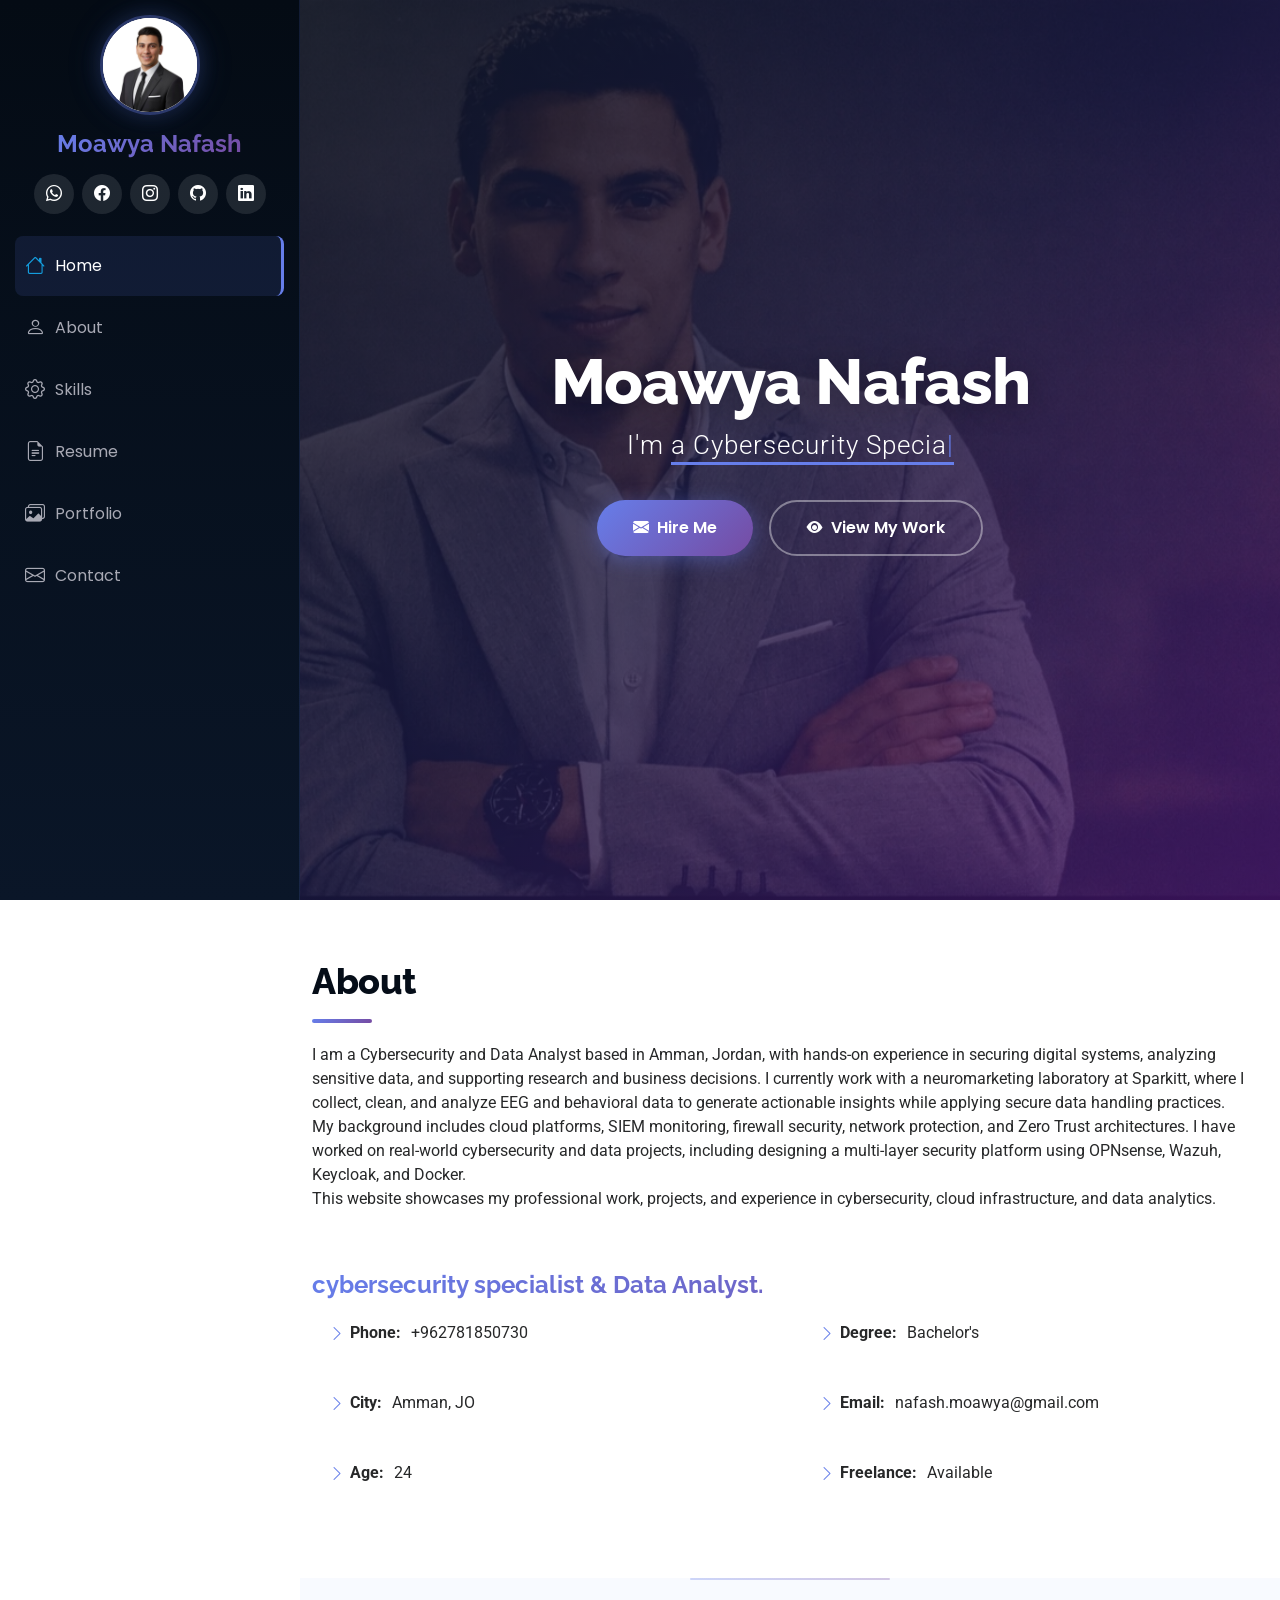
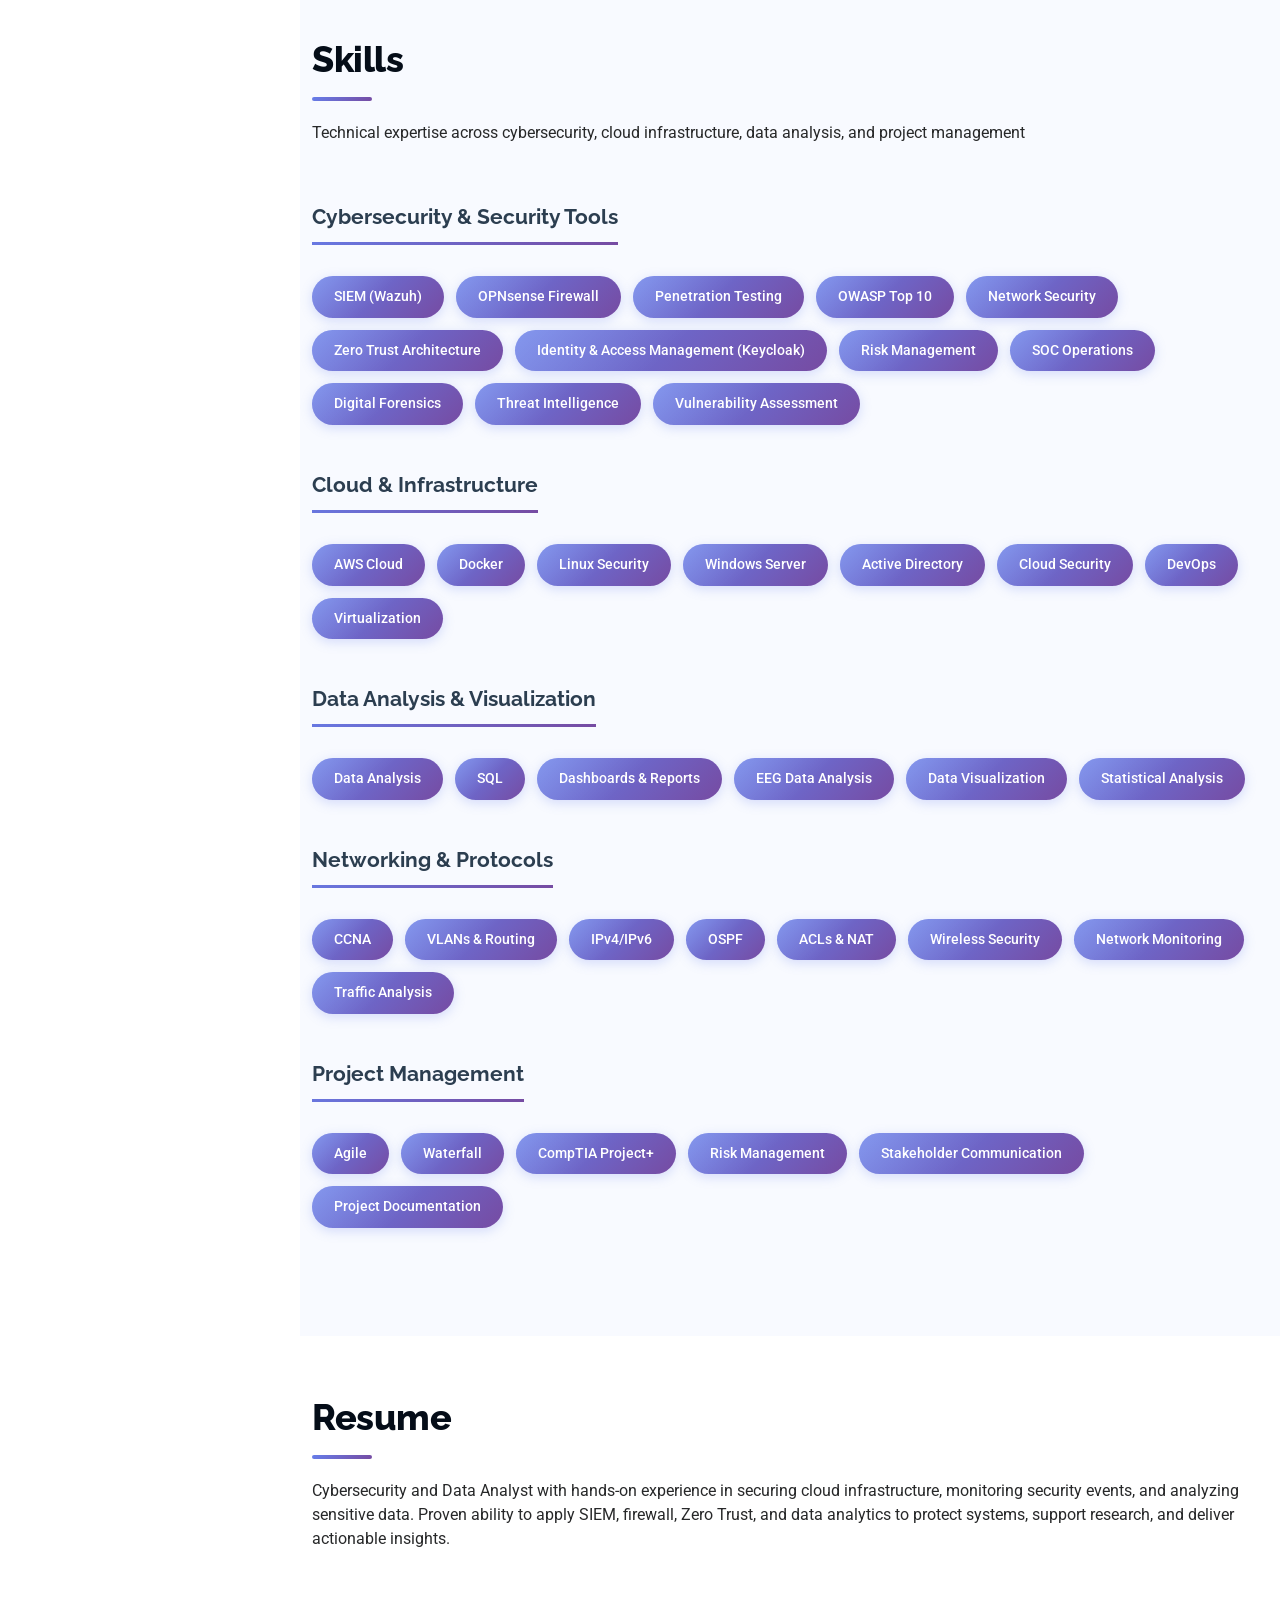
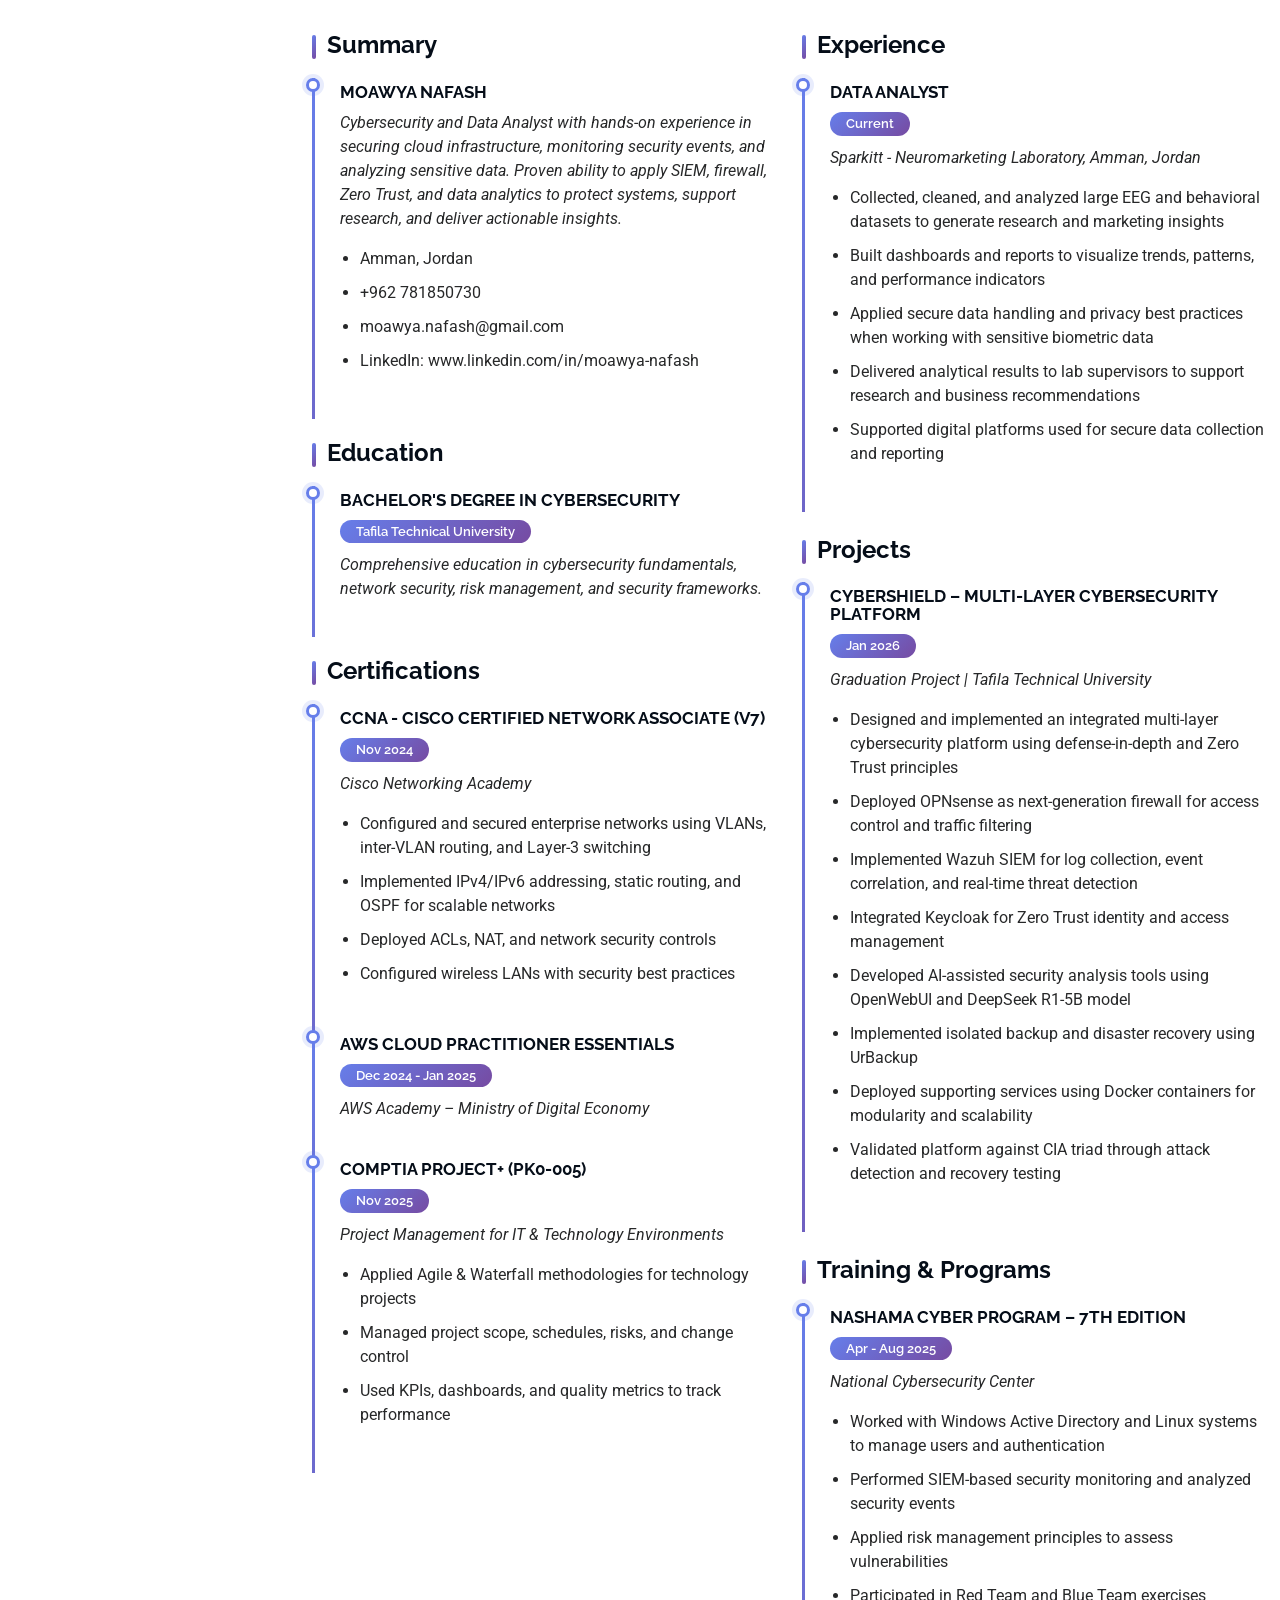
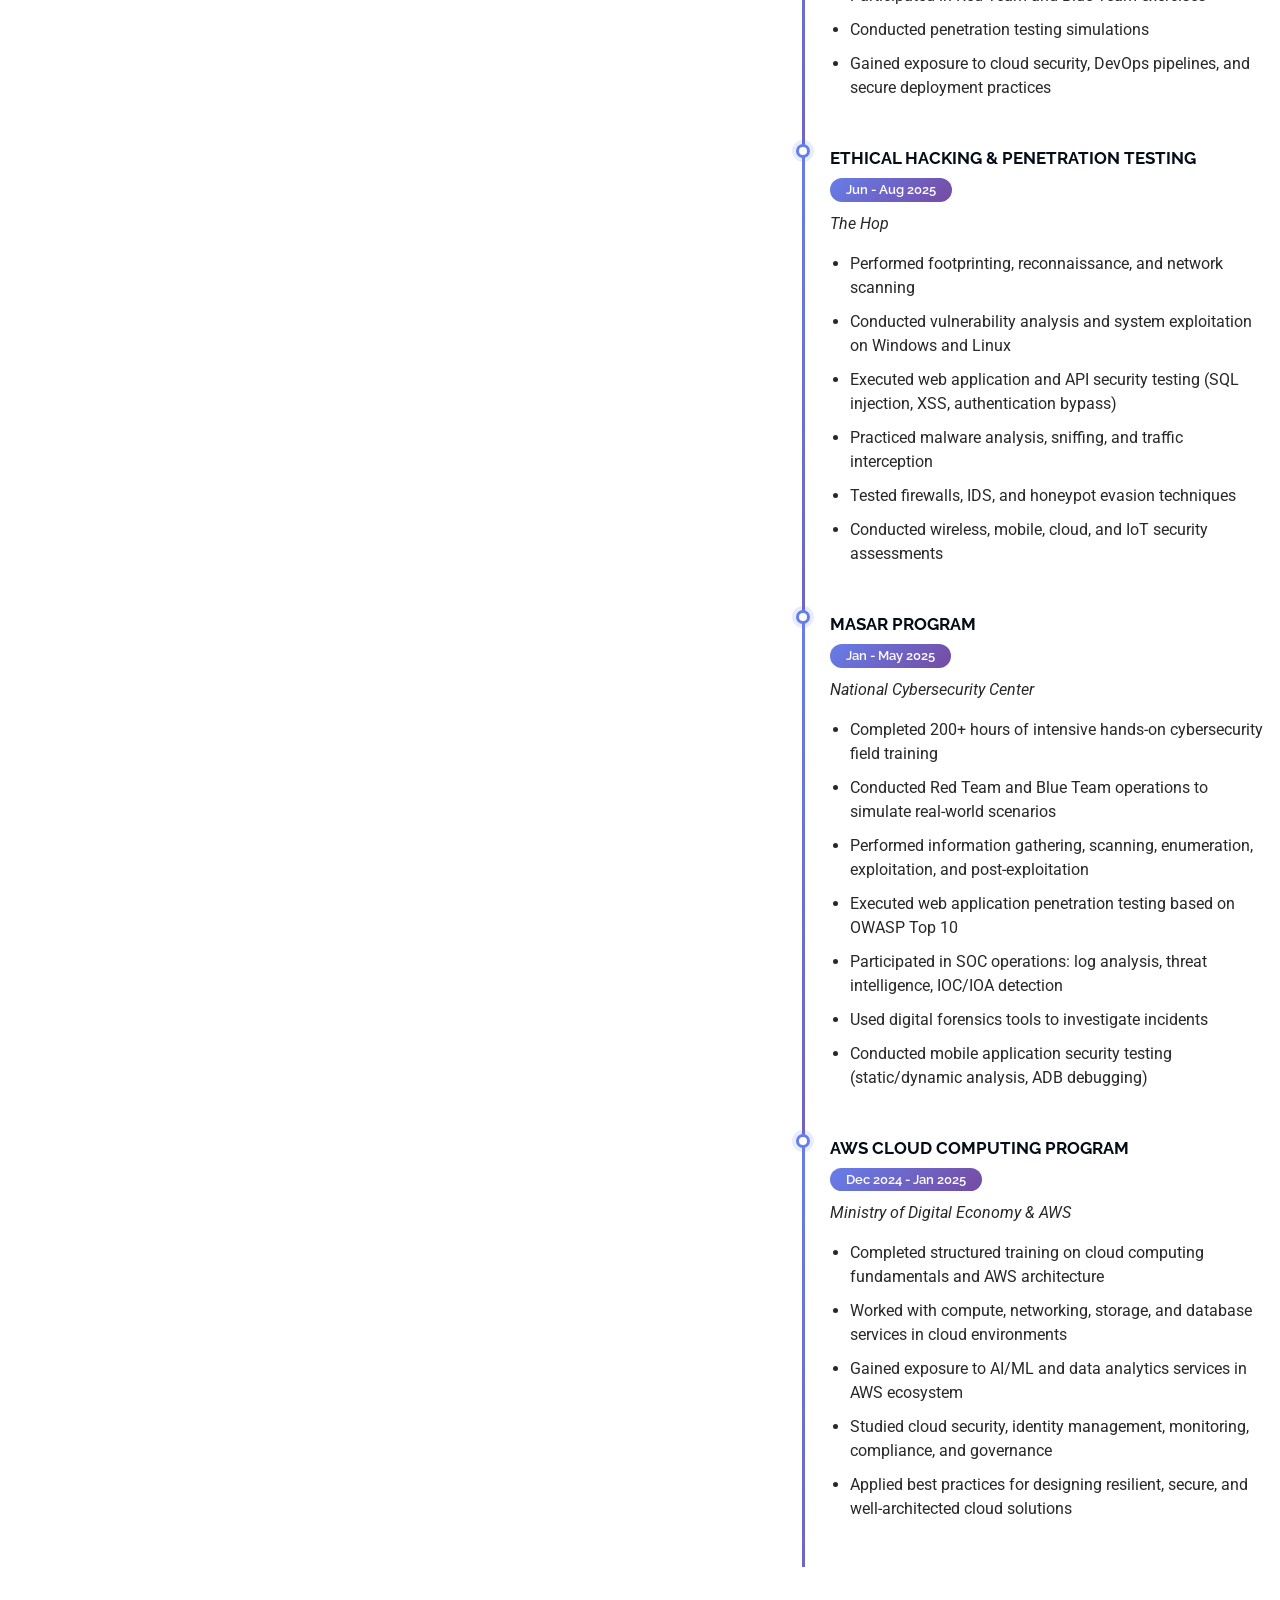
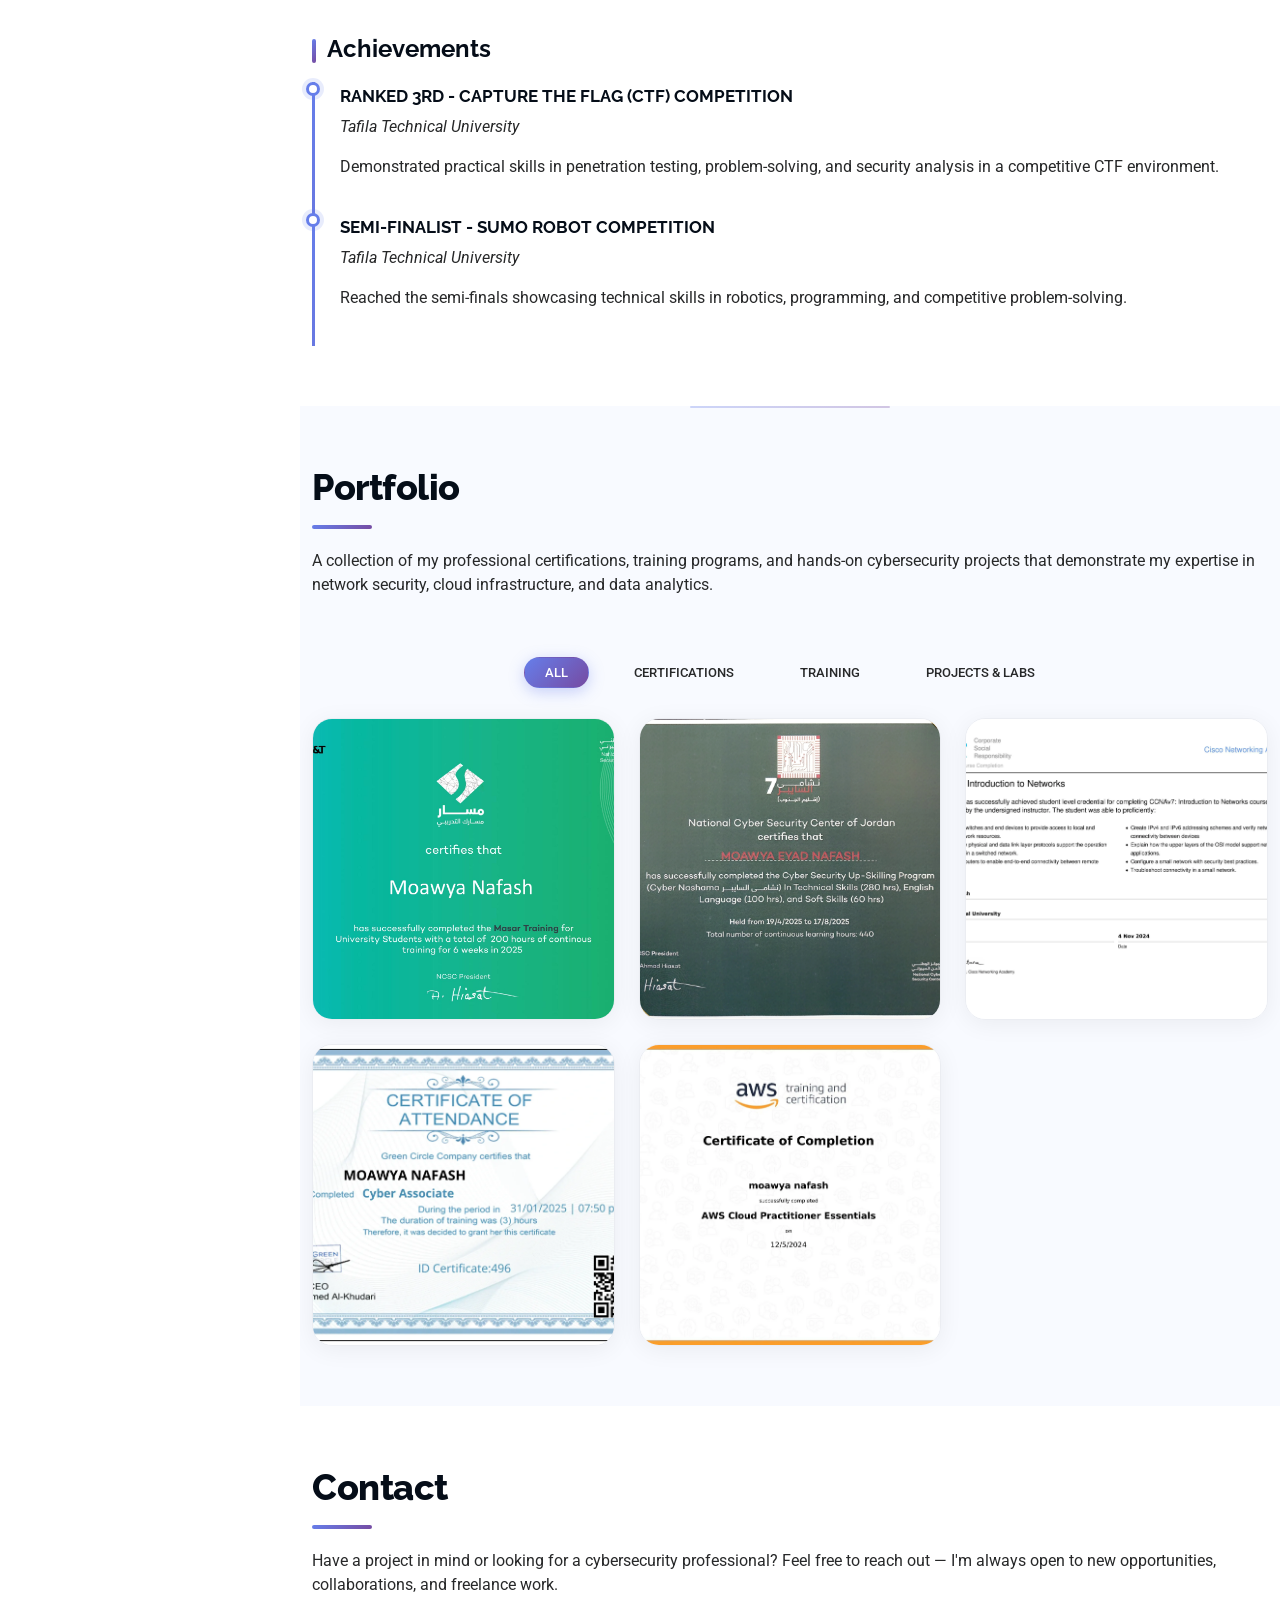
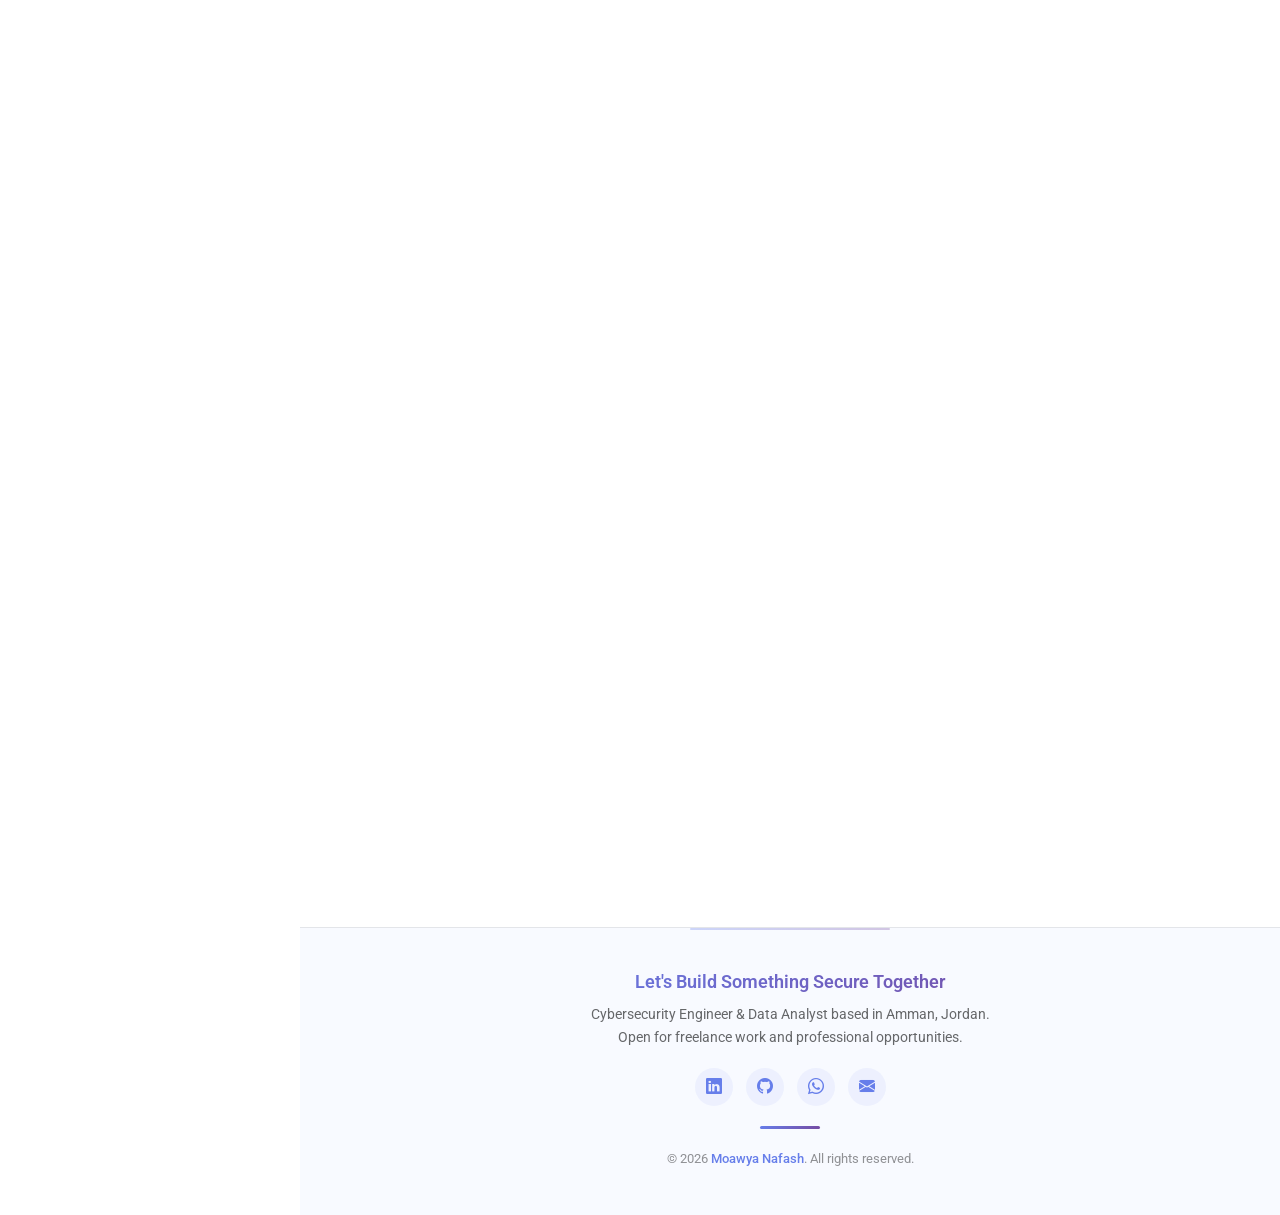
==== index.html @ 2ba66716 "update portfolio" ====
<!DOCTYPE html>
<html lang="en">

<head>
  <!-- Google Tag Manager -->
  <script>(function (w, d, s, l, i) {
      w[l] = w[l] || []; w[l].push({
        'gtm.start':
          new Date().getTime(), event: 'gtm.js'
      }); var f = d.getElementsByTagName(s)[0],
        j = d.createElement(s), dl = l != 'dataLayer' ? '&l=' + l : ''; j.async = true; j.src =
          'https://www.googletagmanager.com/gtm.js?id=' + i + dl; f.parentNode.insertBefore(j, f);
    })(window, document, 'script', 'dataLayer', 'GTM-P2V58MV7');</script>
  <!-- End Google Tag Manager -->

  <meta charset="utf-8">
  <meta content="width=device-width, initial-scale=1.0" name="viewport">
  <title>Moawya Nafash | معاوية نعفش | Cybersecurity Engineer & Data Analyst</title>
  <meta
    content="Moawya Nafash (معاوية نعفش) — Cybersecurity Engineer, Security Researcher & Data Analyst based in Amman, Jordan. CCNA certified, AWS Cloud Practitioner. Portfolio showcasing cybersecurity projects, certifications, and data analytics experience. Also known as Moawia Nafash, Muawya Nafash."
    name="description">
  <meta
    content="Moawya Nafash, معاوية نعفش, Moawia Nafash, Muawya Nafash, Cybersecurity Engineer, Security Researcher, Data Analyst, Portfolio, CCNA, AWS, Penetration Testing, SIEM, Zero Trust, Amman Jordan"
    name="keywords">
  <meta name="author" content="Moawya Nafash">
  <meta name="robots" content="index, follow, max-image-preview:large, max-snippet:-1, max-video-preview:-1">

  <!-- Language alternates -->
  <link rel="alternate" hreflang="en" href="https://moawya-nafash.github.io/Portfolio-moawya/">
  <link rel="alternate" hreflang="ar" href="https://moawya-nafash.github.io/Portfolio-moawya/">
  <link rel="alternate" hreflang="x-default" href="https://moawya-nafash.github.io/Portfolio-moawya/">

  <!-- Google Search Console Verification -->
  <meta name="google-site-verification" content="Ul2QpJKzViewWmbufL7PCdcZSNO1VT2pyXR3vwqu0h0" />

  <!-- Open Graph Meta Tags -->
  <meta property="og:title" content="Moawya Nafash | معاوية نعفش | Cybersecurity Engineer & Data Analyst">
  <meta property="og:description"
    content="Cybersecurity Engineer & Data Analyst based in Amman, Jordan. CCNA certified, AWS Cloud Practitioner. Explore my projects, certifications, and professional experience.">
  <meta property="og:type" content="website">
  <meta property="og:url" content="https://moawya-nafash.github.io/Portfolio-moawya/">
  <meta property="og:image" content="https://moawya-nafash.github.io/Portfolio-moawya/assets/Background%20%20photo/portfolio.webp">
  <meta property="og:image:width" content="1200">
  <meta property="og:image:height" content="630">
  <meta property="og:locale" content="en_US">
  <meta property="og:site_name" content="Moawya Nafash Portfolio">
  <link rel="canonical" href="https://moawya-nafash.github.io/Portfolio-moawya/">

  <!-- Twitter Card Meta Tags -->
  <meta name="twitter:card" content="summary_large_image">
  <meta name="twitter:title" content="Moawya Nafash | معاوية نعفش | Cybersecurity Engineer & Data Analyst">
  <meta name="twitter:description"
    content="Cybersecurity Engineer & Data Analyst based in Amman, Jordan. Explore my portfolio, projects, and certifications.">
  <meta name="twitter:image" content="https://moawya-nafash.github.io/Portfolio-moawya/assets/Background%20%20photo/portfolio.webp">

  <!-- Favicons -->
  <link href="assets/Tab_Logo/logo website.svg" rel="icon" type="image/svg+xml">
  <link href="assets/Tab_Logo/logo website.svg" rel="apple-touch-icon">

  <!-- Fonts -->
  <link href="https://fonts.googleapis.com" rel="preconnect">
  <link href="https://fonts.gstatic.com" rel="preconnect" crossorigin>
  <link
    href="https://fonts.googleapis.com/css2?family=Roboto:ital,wght@0,100;0,300;0,400;0,500;0,700;0,900;1,100;1,300;1,400;1,500;1,700;1,900&family=Poppins:ital,wght@0,100;0,200;0,300;0,400;0,500;0,600;0,700;0,800;0,900;1,100;1,200;1,300;1,400;1,500;1,600;1,700;1,800;1,900&family=Raleway:ital,wght@0,100;0,200;0,300;0,400;0,500;0,600;0,700;0,800;0,900;1,100;1,200;1,300;1,400;1,500;1,600;1,700;1,800;1,900&display=swap"
    rel="stylesheet">

  <!-- Vendor CSS Files -->
  <link href="assets/vendor/bootstrap/css/bootstrap.min.css" rel="stylesheet">
  <link href="assets/vendor/bootstrap-icons/bootstrap-icons.css" rel="stylesheet">
  <link href="assets/vendor/aos/aos.css" rel="stylesheet">
  <link href="assets/vendor/glightbox/css/glightbox.min.css" rel="stylesheet">

  <!-- Main CSS File -->
  <link href="assets/css/main.css?v=3.0" rel="stylesheet">
  <link href="assets/css/mobile-polish.css" rel="stylesheet">
  <link href="assets/css/enhancements.css?v=1.0" rel="stylesheet">

  <!-- Custom Background CSS -->
  <style>
    .background-image {
      position: absolute;
      top: 0;
      left: 0;
      width: 100%;
      height: 100%;
      overflow: hidden;
      z-index: 0;
    }

    .background-image img {
      position: absolute;
      top: 0;
      left: 0;
      width: 100%;
      height: 100%;
      object-fit: cover;
      object-position: center;
    }

    /* Dark overlay for better text readability */
    .home::before {
      content: '';
      position: absolute;
      top: 0;
      left: 0;
      width: 100%;
      height: 100%;
      background: rgba(0, 0, 0, 0.6);
      z-index: 1;
    }

    .home .container {
      position: relative;
      z-index: 2;
    }

    /* Mobile & Tablet Optimization */
    @media (max-width: 768px) {
      .background-image img {
        object-fit: cover;
      }
    }

    /* Extra small devices (phones) */
    @media (max-width: 576px) {
      .background-image img {
        object-fit: cover;
        object-position: 30% 20%;
        /* Shifted to left-center */
      }
    }

    /* Portfolio Cards Uniform Height */
    .portfolio-item .portfolio-content {
      display: flex;
      flex-direction: column;
      height: 100%;
    }

    .portfolio-item .portfolio-content img {
      width: 100%;
      height: 300px;
      object-fit: cover;
      object-position: center;
    }

    .portfolio-item .portfolio-info {
      flex: 1;
      display: flex;
      flex-direction: column;
      justify-content: flex-start;
      padding: 20px;
    }

    .portfolio-item .portfolio-info h4 {
      font-size: 1.1rem;
      margin-bottom: 10px;
      min-height: 50px;
      display: flex;
      align-items: center;
    }

    .portfolio-item .portfolio-info p {
      font-size: 0.9rem;
      margin-bottom: 15px;
      min-height: 60px;
    }

    /* Responsive adjustments */
    @media (max-width: 768px) {
      .portfolio-item .portfolio-content img {
        height: 250px;
      }

      .portfolio-item .portfolio-info h4 {
        min-height: auto;
        font-size: 1rem;
      }

      .portfolio-item .portfolio-info p {
        min-height: auto;
        font-size: 0.85rem;
      }
    }

    /* Dark Mode Styles */
    body {
      transition: background-color 0.3s ease, color 0.3s ease;
    }

    body.dark-mode {
      --background-color: #0a0e27;
      --default-color: #e0e0e0;
      --heading-color: #ffffff;
      --surface-color: #1a1f3a;
      --nav-color: #b0b0b0;
      --nav-hover-color: #ffffff;
    }

    body.dark-mode .header {
      background-color: #0d1128;
      border-right-color: rgba(255, 255, 255, 0.1);
    }

    body.dark-mode .light-background {
      background-color: #1a1f3a;
    }

    body.dark-mode .section-title h2:after {
      background: #667eea;
    }

    /* Dark Mode Toggle Button */
  </style>

  <!-- =======================================================
  * Template Name: iPortfolio
  * Template URL: https://bootstrapmade.com/iportfolio-bootstrap-portfolio-websites-template/
  * Updated: Jun 29 2024 with Bootstrap v5.3.3
  * Author: BootstrapMade.com
  * License: https://bootstrapmade.com/license/
  ======================================================== -->
</head>

<body class="index-page">
  <!-- Google Tag Manager (noscript) -->
  <noscript><iframe src="https://www.googletagmanager.com/ns.html?id=GTM-P2V58MV7" height="0" width="0"
      style="display:none;visibility:hidden"></iframe></noscript>
  <!-- End Google Tag Manager (noscript) -->



  <header id="header" class="header dark-background d-flex flex-column">
    <i class="header-toggle d-xl-none bi bi-list"></i>

    <div class="profile-img">
      <img src="assets/profile photo/profile.svg" alt="profile_photo" class="img-fluid rounded-circle"
        style="object-fit: cover; width: 100px; height: 100px;">
    </div>

    <a href="index.html" class="logo d-flex align-items-center justify-content-center">
      <!-- Uncomment the line below if you also wish to use an image logo -->
      <!-- <img src="assets/img/logo.png" alt=""> -->
      <h1 class="sitename">Moawya Nafash</h1>
    </a>

    <div class="social-links text-center">
      <a href="https://wa.me/962781850730" class="whatsapp" aria-label="Contact on WhatsApp" target="_blank" rel="noopener noreferrer"><i class="bi bi-whatsapp"></i></a>
      <a href="https://web.facebook.com/profile.php?id=100008688011080" class="facebook" aria-label="Facebook Profile" target="_blank" rel="noopener noreferrer"><i
          class="bi bi-facebook"></i></a>
      <a href="https://www.instagram.com/moawya_nafash/?hl=en" class="instagram" aria-label="Instagram Profile" target="_blank" rel="noopener noreferrer"><i class="bi bi-instagram"></i></a>
      <a href="https://github.com/moawya-nafash" class="github" aria-label="GitHub Profile" target="_blank" rel="noopener noreferrer"><i class="bi bi-github"></i></a>
      <a href="https://www.linkedin.com/in/moawya-nafash/" class="linkedin" aria-label="LinkedIn Profile" target="_blank" rel="noopener noreferrer"><i class="bi bi-linkedin"></i></a>
    </div>



    <nav id="navmenu" class="navmenu">
      <ul>
        <li><a href="#home" class="active"><i class="bi bi-house navicon"></i>Home</a></li>
        <li><a href="#about"><i class="bi bi-person navicon"></i> About</a></li>
        <li><a href="#skills"><i class="bi bi-gear navicon"></i> Skills</a></li>
        <li><a href="#resume"><i class="bi bi-file-earmark-text navicon"></i> Resume</a></li>
        <li><a href="#portfolio"><i class="bi bi-images navicon"></i> Portfolio</a></li>
        <li><a href="#contact"><i class="bi bi-envelope navicon"></i> Contact</a></li>
      </ul>
    </nav>

  </header>

  <main class="main">

    <!-- Home Section -->
    <section id="home" class="home section dark-background">

      <!-- Background Image -->
      <div class="background-image">
        <img src="assets/Background  photo/portfolio.webp" alt="Moawya Nafash - Cybersecurity Engineer and Data Analyst based in Amman, Jordan">
      </div>

      <div class="container" data-aos="fade-up" data-aos-delay="100">
        <h2>Moawya Nafash</h2>
        <p>I'm <span class="typed" data-typed-items="a Cybersecurity Specialist, a Data Analyst, a Security Researcher, an AWS Cloud Practitioner"></span><span
            class="typed-cursor typed-cursor--blink" aria-hidden="true"></span></p>
        <div class="hero-cta">
          <a href="#contact" class="btn-primary-cta"><i class="bi bi-envelope-fill"></i> Hire Me</a>
          <a href="#portfolio" class="btn-secondary-cta"><i class="bi bi-eye-fill"></i> View My Work</a>
        </div>
      </div>

    </section><!-- /Home Section -->

    <!-- About Section -->
    <section id="about" class="about section">

      <!-- Section Title -->
      <div class="container section-title" data-aos="fade-up">
        <h2>About</h2>
        <p>I am a Cybersecurity and Data Analyst based in Amman, Jordan, with hands-on experience in securing digital
          systems, analyzing sensitive data, and supporting research and business decisions. I currently work with a
          neuromarketing laboratory at Sparkitt, where I collect, clean, and analyze EEG and behavioral data to generate
          actionable insights while applying secure data handling practices.</p>
        <p>My background includes cloud platforms, SIEM monitoring, firewall security, network protection, and Zero
          Trust architectures. I have worked on real-world cybersecurity and data projects, including designing a
          multi-layer security platform using OPNsense, Wazuh, Keycloak, and Docker.</p>
        <p>This website showcases my professional work, projects, and experience in cybersecurity, cloud infrastructure,
          and data analytics.</p>
      </div><!-- End Section Title -->

      <div class="container" data-aos="fade-up" data-aos-delay="100">

        <div class="row gy-4 justify-content-center">
          <div class="col-lg-12 content">
            <h2>cybersecurity specialist &amp; Data Analyst.</h2>
            <!--
            <p class="fst-italic py-3">
              Lorem ipsum dolor sit amet, consectetur adipiscing elit, sed do eiusmod tempor incididunt ut labore et dolore
              magna aliqua.
            </p>
            -->
            <div class="row">
              <div class="col-lg-6">
                <ul>
                  <li><i class="bi bi-chevron-right"></i> <strong>Phone:</strong> <span>+962781850730</span></li>
                  <li><i class="bi bi-chevron-right"></i> <strong>City:</strong> <span>Amman, JO</span></li>
                  <li><i class="bi bi-chevron-right"></i> <strong>Age:</strong> <span id="dynamic-age">23</span></li>
                </ul>
              </div>
              <div class="col-lg-6">
                <ul>
                  <li><i class="bi bi-chevron-right"></i> <strong>Degree:</strong> <span>Bachelor's</span></li>
                  <li><i class="bi bi-chevron-right"></i> <strong>Email:</strong> <span>nafash.moawya@gmail.com</span>
                  </li>
                  <li><i class="bi bi-chevron-right"></i> <strong>Freelance:</strong> <span>Available</span></li>
                </ul>
              </div>
            </div>
            <!--
            <p class="py-3">
              Officiis eligendi itaque labore et dolorum mollitia officiis optio vero. Quisquam sunt adipisci omnis et ut. Nulla accusantium dolor incidunt officia tempore. Et eius omnis.
              Cupiditate ut dicta maxime officiis quidem quia. Sed et consectetur qui quia repellendus itaque neque.
            </p>
          -->
          </div>
        </div>

      </div>

    </section><!-- /About Section -->



    <!-- Skills Section -->
    <section id="skills" class="skills section light-background">

      <!-- Section Title -->
      <div class="container section-title" data-aos="fade-up">
        <h2>Skills</h2>
        <p>Technical expertise across cybersecurity, cloud infrastructure, data analysis, and project management</p>
      </div><!-- End Section Title -->

      <div class="container" data-aos="fade-up" data-aos-delay="100">

        <!-- Cybersecurity & Security Tools -->
        <div class="skills-category mb-5">
          <h3 class="mb-3">Cybersecurity & Security Tools</h3>
          <div class="skills-tags">
            <span class="skill-badge">SIEM (Wazuh)</span>
            <span class="skill-badge">OPNsense Firewall</span>
            <span class="skill-badge">Penetration Testing</span>
            <span class="skill-badge">OWASP Top 10</span>
            <span class="skill-badge">Network Security</span>
            <span class="skill-badge">Zero Trust Architecture</span>
            <span class="skill-badge">Identity & Access Management (Keycloak)</span>
            <span class="skill-badge">Risk Management</span>
            <span class="skill-badge">SOC Operations</span>
            <span class="skill-badge">Digital Forensics</span>
            <span class="skill-badge">Threat Intelligence</span>
            <span class="skill-badge">Vulnerability Assessment</span>
          </div>
        </div>

        <!-- Cloud & Infrastructure -->
        <div class="skills-category mb-5">
          <h3 class="mb-3">Cloud & Infrastructure</h3>
          <div class="skills-tags">
            <span class="skill-badge">AWS Cloud</span>
            <span class="skill-badge">Docker</span>
            <span class="skill-badge">Linux Security</span>
            <span class="skill-badge">Windows Server</span>
            <span class="skill-badge">Active Directory</span>
            <span class="skill-badge">Cloud Security</span>
            <span class="skill-badge">DevOps</span>
            <span class="skill-badge">Virtualization</span>
          </div>
        </div>

        <!-- Data Analysis & Visualization -->
        <div class="skills-category mb-5">
          <h3 class="mb-3">Data Analysis & Visualization</h3>
          <div class="skills-tags">
            <span class="skill-badge">Data Analysis</span>
            <span class="skill-badge">SQL</span>
            <span class="skill-badge">Dashboards & Reports</span>
            <span class="skill-badge">EEG Data Analysis</span>
            <span class="skill-badge">Data Visualization</span>
            <span class="skill-badge">Statistical Analysis</span>
          </div>
        </div>

        <!-- Networking & Protocols -->
        <div class="skills-category mb-5">
          <h3 class="mb-3">Networking & Protocols</h3>
          <div class="skills-tags">
            <span class="skill-badge">CCNA</span>
            <span class="skill-badge">VLANs & Routing</span>
            <span class="skill-badge">IPv4/IPv6</span>
            <span class="skill-badge">OSPF</span>
            <span class="skill-badge">ACLs & NAT</span>
            <span class="skill-badge">Wireless Security</span>
            <span class="skill-badge">Network Monitoring</span>
            <span class="skill-badge">Traffic Analysis</span>
          </div>
        </div>

        <!-- Project Management & Methodologies -->
        <div class="skills-category mb-5">
          <h3 class="mb-3">Project Management</h3>
          <div class="skills-tags">
            <span class="skill-badge">Agile</span>
            <span class="skill-badge">Waterfall</span>
            <span class="skill-badge">CompTIA Project+</span>
            <span class="skill-badge">Risk Management</span>
            <span class="skill-badge">Stakeholder Communication</span>
            <span class="skill-badge">Project Documentation</span>
          </div>
        </div>

      </div>

      <!-- Custom CSS for Skills Badges -->
      <style>
        .skills-category h3 {
          color: #2c3e50;
          font-size: 1.3rem;
          font-weight: 600;
          border-bottom: 2px solid #149ddd;
          padding-bottom: 10px;
          display: inline-block;
        }

        .skills-tags {
          display: flex;
          flex-wrap: wrap;
          gap: 12px;
          margin-top: 15px;
        }

        .skill-badge {
          background: linear-gradient(135deg, #149ddd 0%, #1a7fb8 100%);
          color: white;
          padding: 10px 20px;
          border-radius: 25px;
          font-size: 0.95rem;
          font-weight: 500;
          transition: all 0.3s ease;
          box-shadow: 0 2px 5px rgba(20, 157, 221, 0.2);
          cursor: default;
        }

        .skill-badge:hover {
          transform: translateY(-3px);
          box-shadow: 0 5px 15px rgba(20, 157, 221, 0.4);
          background: linear-gradient(135deg, #1a7fb8 0%, #149ddd 100%);
        }

        @media (max-width: 768px) {
          .skill-badge {
            font-size: 0.85rem;
            padding: 8px 16px;
          }

          .skills-category h3 {
            font-size: 1.1rem;
          }
        }
      </style>

    </section><!-- /Skills Section -->

    <!-- Resume Section -->
    <section id="resume" class="resume section">

      <!-- Section Title -->
      <div class="container section-title" data-aos="fade-up">
        <h2>Resume</h2>
        <p>Cybersecurity and Data Analyst with hands-on experience in securing cloud infrastructure, monitoring security
          events, and analyzing sensitive data. Proven ability to apply SIEM, firewall, Zero Trust, and data analytics
          to protect systems, support research, and deliver actionable insights.</p>
      </div><!-- End Section Title -->

      <div class="container">

        <div class="row">

          <div class="col-lg-6" data-aos="fade-up" data-aos-delay="100">
            <h3 class="resume-title">Summary</h3>

            <div class="resume-item pb-0">
              <h4>Moawya Nafash</h4>
              <p><em>Cybersecurity and Data Analyst with hands-on experience in securing cloud infrastructure,
                  monitoring security events, and analyzing sensitive data. Proven ability to apply SIEM, firewall, Zero
                  Trust, and data analytics to protect systems, support research, and deliver actionable insights.</em>
              </p>
              <ul>
                <li>Amman, Jordan</li>
                <li>+962 781850730</li>
                <li>moawya.nafash@gmail.com</li>
                <li>LinkedIn: www.linkedin.com/in/moawya-nafash</li>
              </ul>
            </div><!-- End Resume Item -->

            <h3 class="resume-title">Education</h3>
            <div class="resume-item">
              <h4>Bachelor's Degree in Cybersecurity</h4>
              <h5>Tafila Technical University</h5>
              <p><em>Comprehensive education in cybersecurity fundamentals, network security, risk management, and
                  security frameworks.</em></p>
            </div><!-- End Resume Item -->

            <h3 class="resume-title">Certifications</h3>
            <div class="resume-item">
              <h4>CCNA - Cisco Certified Network Associate (v7)</h4>
              <h5>Nov 2024</h5>
              <p><em>Cisco Networking Academy</em></p>
              <ul>
                <li>Configured and secured enterprise networks using VLANs, inter-VLAN routing, and Layer-3 switching
                </li>
                <li>Implemented IPv4/IPv6 addressing, static routing, and OSPF for scalable networks</li>
                <li>Deployed ACLs, NAT, and network security controls</li>
                <li>Configured wireless LANs with security best practices</li>
              </ul>
            </div><!-- End Resume Item -->

            <div class="resume-item">
              <h4>AWS Cloud Practitioner Essentials</h4>
              <h5>Dec 2024 - Jan 2025</h5>
              <p><em>AWS Academy – Ministry of Digital Economy</em></p>
            </div><!-- End Resume Item -->

            <div class="resume-item">
              <h4>CompTIA Project+ (PK0-005)</h4>
              <h5>Nov 2025</h5>
              <p><em>Project Management for IT & Technology Environments</em></p>
              <ul>
                <li>Applied Agile & Waterfall methodologies for technology projects</li>
                <li>Managed project scope, schedules, risks, and change control</li>
                <li>Used KPIs, dashboards, and quality metrics to track performance</li>
              </ul>
            </div><!-- End Resume Item -->

          </div>

          <div class="col-lg-6" data-aos="fade-up" data-aos-delay="200">
            <h3 class="resume-title">Experience</h3>

            <div class="resume-item">
              <h4>Data Analyst</h4>
              <h5>Current</h5>
              <p><em>Sparkitt - Neuromarketing Laboratory, Amman, Jordan</em></p>
              <ul>
                <li>Collected, cleaned, and analyzed large EEG and behavioral datasets to generate research and
                  marketing insights</li>
                <li>Built dashboards and reports to visualize trends, patterns, and performance indicators</li>
                <li>Applied secure data handling and privacy best practices when working with sensitive biometric data
                </li>
                <li>Delivered analytical results to lab supervisors to support research and business recommendations
                </li>
                <li>Supported digital platforms used for secure data collection and reporting</li>
              </ul>
            </div><!-- End Resume Item -->

            <h3 class="resume-title mt-4">Projects</h3>

            <div class="resume-item">
              <h4>CyberShield – Multi-Layer Cybersecurity Platform</h4>
              <h5>Jan 2026</h5>
              <p><em>Graduation Project | Tafila Technical University</em></p>
              <ul>
                <li>Designed and implemented an integrated multi-layer cybersecurity platform using defense-in-depth and
                  Zero Trust principles</li>
                <li>Deployed OPNsense as next-generation firewall for access control and traffic filtering</li>
                <li>Implemented Wazuh SIEM for log collection, event correlation, and real-time threat detection</li>
                <li>Integrated Keycloak for Zero Trust identity and access management</li>
                <li>Developed AI-assisted security analysis tools using OpenWebUI and DeepSeek R1-5B model</li>
                <li>Implemented isolated backup and disaster recovery using UrBackup</li>
                <li>Deployed supporting services using Docker containers for modularity and scalability</li>
                <li>Validated platform against CIA triad through attack detection and recovery testing</li>
              </ul>
            </div><!-- End Resume Item -->

            <h3 class="resume-title mt-4">Training & Programs</h3>

            <div class="resume-item">
              <h4>Nashama Cyber Program – 7th Edition</h4>
              <h5>Apr - Aug 2025</h5>
              <p><em>National Cybersecurity Center</em></p>
              <ul>
                <li>Worked with Windows Active Directory and Linux systems to manage users and authentication</li>
                <li>Performed SIEM-based security monitoring and analyzed security events</li>
                <li>Applied risk management principles to assess vulnerabilities</li>
                <li>Participated in Red Team and Blue Team exercises</li>
                <li>Conducted penetration testing simulations</li>
                <li>Gained exposure to cloud security, DevOps pipelines, and secure deployment practices</li>
              </ul>
            </div><!-- End Resume Item -->

            <div class="resume-item">
              <h4>Ethical Hacking & Penetration Testing</h4>
              <h5>Jun - Aug 2025</h5>
              <p><em>The Hop</em></p>
              <ul>
                <li>Performed footprinting, reconnaissance, and network scanning</li>
                <li>Conducted vulnerability analysis and system exploitation on Windows and Linux</li>
                <li>Executed web application and API security testing (SQL injection, XSS, authentication bypass)</li>
                <li>Practiced malware analysis, sniffing, and traffic interception</li>
                <li>Tested firewalls, IDS, and honeypot evasion techniques</li>
                <li>Conducted wireless, mobile, cloud, and IoT security assessments</li>
              </ul>
            </div><!-- End Resume Item -->

            <div class="resume-item">
              <h4>Masar Program</h4>
              <h5>Jan - May 2025</h5>
              <p><em>National Cybersecurity Center</em></p>
              <ul>
                <li>Completed 200+ hours of intensive hands-on cybersecurity field training</li>
                <li>Conducted Red Team and Blue Team operations to simulate real-world scenarios</li>
                <li>Performed information gathering, scanning, enumeration, exploitation, and post-exploitation</li>
                <li>Executed web application penetration testing based on OWASP Top 10</li>
                <li>Participated in SOC operations: log analysis, threat intelligence, IOC/IOA detection</li>
                <li>Used digital forensics tools to investigate incidents</li>
                <li>Conducted mobile application security testing (static/dynamic analysis, ADB debugging)</li>
              </ul>
            </div><!-- End Resume Item -->

            <div class="resume-item">
              <h4>AWS Cloud Computing Program</h4>
              <h5>Dec 2024 - Jan 2025</h5>
              <p><em>Ministry of Digital Economy & AWS</em></p>
              <ul>
                <li>Completed structured training on cloud computing fundamentals and AWS architecture</li>
                <li>Worked with compute, networking, storage, and database services in cloud environments</li>
                <li>Gained exposure to AI/ML and data analytics services in AWS ecosystem</li>
                <li>Studied cloud security, identity management, monitoring, compliance, and governance</li>
                <li>Applied best practices for designing resilient, secure, and well-architected cloud solutions</li>
              </ul>
            </div><!-- End Resume Item -->

          </div>

        </div>

        <!-- Achievements Section -->
        <div class="row mt-5">
          <div class="col-12" data-aos="fade-up" data-aos-delay="100">
            <h3 class="resume-title">Achievements</h3>

            <div class="resume-item">
              <h4>Ranked 3rd - Capture The Flag (CTF) Competition</h4>
              <p><em>Tafila Technical University</em></p>
              <p>Demonstrated practical skills in penetration testing, problem-solving, and security analysis in a
                competitive CTF environment.</p>
            </div><!-- End Resume Item -->

            <div class="resume-item">
              <h4>Semi-Finalist - Sumo Robot Competition</h4>
              <p><em>Tafila Technical University</em></p>
              <p>Reached the semi-finals showcasing technical skills in robotics, programming, and competitive
                problem-solving.</p>
            </div><!-- End Resume Item -->

          </div>
        </div>

      </div>

    </section><!-- /Resume Section -->

    <!-- Portfolio Section -->
    <section id="portfolio" class="portfolio section light-background">

      <!-- Section Title -->
      <div class="container section-title" data-aos="fade-up">
        <h2>Portfolio</h2>
        <p>A collection of my professional certifications, training programs, and hands-on cybersecurity projects that demonstrate my expertise in network security, cloud infrastructure, and data analytics.</p>
      </div><!-- End Section Title -->

      <div class="container">

        <div class="isotope-layout" data-default-filter="*" data-layout="masonry" data-sort="original-order">

          <ul class="portfolio-filters isotope-filters" data-aos="fade-up" data-aos-delay="100">
            <li data-filter="*" class="filter-active">All</li>
            <li data-filter=".filter-certifications">Certifications</li>
            <li data-filter=".filter-training">Training</li>
            <li data-filter=".filter-projects">Projects & Labs</li>

          </ul><!-- End Portfolio Filters -->

          <div class="row gy-4 isotope-container" data-aos="fade-up" data-aos-delay="200">

            <div class="col-lg-4 col-md-6 portfolio-item isotope-item filter-training filter-certifications">
              <div class="portfolio-content h-100">
                <img src="assets/img/portfolio/masar.webp" class="img-fluid" alt="Masar Cybersecurity Program - 200+ hours hands-on training" loading="lazy">
                <div class="portfolio-info">
                  <h4>Masar Cybersecurity Program</h4>
                  <p>200+ hours intensive hands-on cybersecurity training with Red/Blue Team operations and OWASP Top 10
                  </p>
                  <a href="assets/img/portfolio/masar.webp" title="Masar Program - National Cybersecurity Center"
                    data-gallery="portfolio-gallery-training" class="glightbox preview-link"><i
                      class="bi bi-zoom-in"></i></a>

                </div>
              </div>
            </div><!-- End Portfolio Item -->

            <div class="col-lg-4 col-md-6 portfolio-item isotope-item filter-training filter-certifications">
              <div class="portfolio-content h-100">
                <img src="assets/img/portfolio/nashama1.webp" class="img-fluid" alt="Nashama Cyber Program 7th Edition - National Cybersecurity Center" loading="lazy">
                <div class="portfolio-info">
                  <h4>Nashama Cyber Program – 7th Edition</h4>
                  <p>National Cybersecurity Center | Apr-Aug 2025 | Active Directory, SIEM monitoring, Red/Blue Team
                    exercises, penetration testing, cloud security</p>
                  <a href="assets/img/portfolio/nashama1.webp"
                    title="Nashama Cyber Program – 7th Edition | National Cybersecurity Center"
                    data-gallery="portfolio-gallery-nashama" class="glightbox preview-link"><i
                      class="bi bi-zoom-in"></i></a>
                  <a href="assets/img/portfolio/nashama2.webp" title="" data-gallery="portfolio-gallery-nashama"
                    class="glightbox d-none"></a>
                  <a href="assets/img/portfolio/nashama3.webp" title="" data-gallery="portfolio-gallery-nashama"
                    class="glightbox d-none"></a>
                  <a href="assets/img/portfolio/nashama4.webp" title="" data-gallery="portfolio-gallery-nashama"
                    class="glightbox d-none"></a>
                  <a href="assets/img/portfolio/nashama5.webp" title="" data-gallery="portfolio-gallery-nashama"
                    class="glightbox d-none"></a>
                  <a href="assets/img/portfolio/nashama6.webp" title="" data-gallery="portfolio-gallery-nashama"
                    class="glightbox d-none"></a>
                  <a href="assets/img/portfolio/nashama7.webp" title="" data-gallery="portfolio-gallery-nashama"
                    class="glightbox d-none"></a>
                  <a href="assets/img/portfolio/nashama8.webp" title="" data-gallery="portfolio-gallery-nashama"
                    class="glightbox d-none"></a>
                  <a href="assets/img/portfolio/nashama9.webp" title="" data-gallery="portfolio-gallery-nashama"
                    class="glightbox d-none"></a>
                  <a href="assets/img/portfolio/nashama10.webp" title="" data-gallery="portfolio-gallery-nashama"
                    class="glightbox d-none"></a>

                </div>
              </div>
            </div><!-- End Portfolio Item -->

            <div class="col-lg-4 col-md-6 portfolio-item isotope-item filter-certifications">
              <div class="portfolio-content h-100">
                <img src="assets/img/portfolio/CCNA1.webp" class="img-fluid" alt="CCNA Cisco Certified Network Associate v7 Certification" loading="lazy">
                <div class="portfolio-info">
                  <h4>CCNA - Cisco Certified Network Associate</h4>
                  <p>Complete CCNA v7 certification covering networking, security, and automation (6 courses)</p>
                  <a href="assets/img/portfolio/CCNA1.webp" title="CCNA 1 - Introduction to Networks"
                    data-gallery="portfolio-gallery-ccna" class="glightbox preview-link"><i
                      class="bi bi-zoom-in"></i></a>
                  <a href="assets/img/portfolio/CCNA1.1.webp" title="CCNA 1.1 - Network Fundamentals"
                    data-gallery="portfolio-gallery-ccna" class="glightbox d-none"></a>
                  <a href="assets/img/portfolio/CCNA2.webp" title="CCNA 2 - Switching & Routing"
                    data-gallery="portfolio-gallery-ccna" class="glightbox d-none"></a>
                  <a href="assets/img/portfolio/CCNA2.1.webp" title="CCNA 2.1 - Wireless Essentials"
                    data-gallery="portfolio-gallery-ccna" class="glightbox d-none"></a>
                  <a href="assets/img/portfolio/CCNA3.webp" title="CCNA 3 - Enterprise Networking"
                    data-gallery="portfolio-gallery-ccna" class="glightbox d-none"></a>
                  <a href="assets/img/portfolio/CCNA3.1.webp" title="CCNA 3.1 - Security & Automation"
                    data-gallery="portfolio-gallery-ccna" class="glightbox d-none"></a>

                </div>
              </div>
            </div><!-- End Portfolio Item -->

            <div class="col-lg-4 col-md-6 portfolio-item isotope-item filter-certifications">
              <div class="portfolio-content h-100">
                <img src="assets/img/portfolio/Cyber Associate.webp" class="img-fluid"
                  alt="Cyber Associate Certificate - Green Circle Company" loading="lazy">
                <div class="portfolio-info">
                  <h4>Cyber Associate</h4>
                  <p>Cybersecurity fundamentals and security awareness training from Green Circle Company</p>
                  <a href="assets/img/portfolio/Cyber Associate.webp" title="Cyber Associate - Green Circle Company"
                    data-gallery="portfolio-gallery-certifications" class="glightbox preview-link"><i
                      class="bi bi-zoom-in"></i></a>

                </div>
              </div>
            </div><!-- End Portfolio Item -->

            <div class="col-lg-4 col-md-6 portfolio-item isotope-item filter-certifications">
              <div class="portfolio-content h-100">
                <img src="assets/img/portfolio/AWS_Cloud_Practitoner_Essentials.webp" class="img-fluid"
                  alt="AWS Cloud Practitioner Essentials Certificate - Ministry of Digital Economy" loading="lazy">
                <div class="portfolio-info">
                  <h4>AWS Cloud Practitioner Essentials</h4>
                  <p>Cloud computing fundamentals and AWS services from AWS Academy & Ministry of Digital Economy</p>
                  <a href="assets/img/portfolio/AWS_Cloud_Practitoner_Essentials.webp"
                    title="AWS Cloud Practitioner Essentials" data-gallery="portfolio-gallery-certifications"
                    class="glightbox preview-link"><i class="bi bi-zoom-in"></i></a>

                </div>
              </div>
            </div><!-- End Portfolio Item -->







          </div><!-- End Portfolio Container -->

        </div>

      </div>

    </section><!-- /Portfolio Section -->







    <!-- Contact Section -->
    <section id="contact" class="contact section">

      <!-- Section Title -->
      <div class="container section-title" data-aos="fade-up">
        <h2>Contact</h2>
        <p>Have a project in mind or looking for a cybersecurity professional? Feel free to reach out — I'm always open to new opportunities, collaborations, and freelance work.</p>
      </div><!-- End Section Title -->

      <div class="container" data-aos="fade-up" data-aos-delay="100">

        <!-- Contact Info Row -->
        <div class="row gy-4 mb-5">
          <div class="col-lg-6" data-aos="fade-up" data-aos-delay="200">
            <div class="info-item d-flex">
              <i class="bi bi-telephone flex-shrink-0"></i>
              <div>
                <h3>Call Me</h3>
                <p>+962781850730</p>
              </div>
            </div>
          </div>

          <div class="col-lg-6" data-aos="fade-up" data-aos-delay="300">
            <div class="info-item d-flex">
              <i class="bi bi-envelope flex-shrink-0"></i>
              <div>
                <h3>Email</h3>
                <p>nafash.moawya@gmail.com</p>
              </div>
            </div>
          </div>
        </div>

        <!-- Contact Form -->
        <div class="col-lg-12">
          <form id="contact-form" class="php-email-form" data-aos="fade-up" data-aos-delay="200">
            <div class="row gy-4">

              <div class="col-md-6">
                <label for="name-field" class="pb-2">Your Name</label>
                <input type="text" name="name" id="name-field" class="form-control" required="">
              </div>

              <div class="col-md-6">
                <label for="email-field" class="pb-2">Your Email</label>
                <input type="email" class="form-control" name="email" id="email-field" required="">
              </div>

              <div class="col-md-12">
                <label for="subject-field" class="pb-2">Subject</label>
                <input type="text" class="form-control" name="subject" id="subject-field" required="">
              </div>

              <div class="col-md-12">
                <label for="message-field" class="pb-2">Message</label>
                <textarea class="form-control" name="message" rows="10" id="message-field" required=""></textarea>
              </div>

              <div class="col-md-12 text-center">
                <div class="loading">Loading</div>
                <div class="error-message"></div>
                <div class="sent-message">Your message has been sent. Thank you!</div>

                <button type="submit">Send Message</button>
              </div>

            </div>
          </form>
        </div><!-- End Contact Form -->

    </section><!-- /Contact Section -->

  </main>

  <footer id="footer" class="footer position-relative light-background">
    <div class="container">
      <div class="footer-content">
        <p class="footer-tagline">Let's Build Something Secure Together</p>
        <p class="footer-description">Cybersecurity Engineer & Data Analyst based in Amman, Jordan.<br>Open for freelance work and professional opportunities.</p>
        <div class="footer-social">
          <a href="https://www.linkedin.com/in/moawya-nafash/" aria-label="LinkedIn" target="_blank" rel="noopener noreferrer"><i class="bi bi-linkedin"></i></a>
          <a href="https://github.com/moawya-nafash" aria-label="GitHub" target="_blank" rel="noopener noreferrer"><i class="bi bi-github"></i></a>
          <a href="https://wa.me/962781850730" aria-label="WhatsApp" target="_blank" rel="noopener noreferrer"><i class="bi bi-whatsapp"></i></a>
          <a href="mailto:nafash.moawya@gmail.com" aria-label="Email"><i class="bi bi-envelope-fill"></i></a>
        </div>
        <div class="footer-divider"></div>
        <p class="footer-copyright">&copy; 2026 <a href="#home">Moawya Nafash</a>. All rights reserved.</p>
      </div>
    </div>
  </footer>

  <!-- Scroll Top -->
  <a href="#" id="scroll-top" class="scroll-top d-flex align-items-center justify-content-center"><i
      class="bi bi-arrow-up-short"></i></a>

  <!-- Preloader -->
  <div id="preloader"></div>

  <!-- Vendor JS Files -->
  <script src="assets/vendor/bootstrap/js/bootstrap.bundle.min.js"></script>
  <script src="assets/vendor/aos/aos.js"></script>
  <script src="assets/vendor/typed.js/typed.umd.js"></script>
  <script src="assets/vendor/waypoints/noframework.waypoints.js"></script>
  <script src="assets/vendor/glightbox/js/glightbox.min.js"></script>
  <script src="assets/vendor/imagesloaded/imagesloaded.pkgd.min.js"></script>
  <script src="assets/vendor/isotope-layout/isotope.pkgd.min.js"></script>


  <!-- Main JS File -->
  <script src="assets/js/main.js"></script>

  <!-- Schema.org Structured Data for SEO -->
  <script type="application/ld+json">
  {
    "@context": "https://schema.org",
    "@type": "Person",
    "name": "Moawya Nafash",
    "alternateName": ["معاوية نعفش", "Moawia Nafash", "Muawya Nafash", "معاويه نعفش", "معاوية نفش"],
    "url": "https://moawya-nafash.github.io/Portfolio-moawya/",
    "image": "https://moawya-nafash.github.io/Portfolio-moawya/assets/profile%20photo/profile.svg",
    "jobTitle": ["Cybersecurity Engineer", "Data Analyst", "Security Researcher"],
    "description": "Cybersecurity Engineer, Security Researcher, and Data Analyst based in Amman, Jordan. Specializing in SIEM, Zero Trust Architecture, network security, cloud infrastructure, and EEG data analysis.",
    "sameAs": [
      "https://github.com/moawya-nafash",
      "https://www.linkedin.com/in/moawya-nafash/",
      "https://x.com/mo3awyana3fash",
      "https://www.instagram.com/moawya_nafash/",
      "https://web.facebook.com/profile.php?id=100008688011080"
    ],
    "knowsAbout": ["Cybersecurity", "Network Security", "CCNA", "AWS Cloud Services", "Data Analysis", "Risk Management", "SIEM", "Penetration Testing", "Zero Trust", "Docker", "Cloud Security", "EEG Data Analysis"],
    "email": "nafash.moawya@gmail.com",
    "telephone": "+962781850730",
    "address": {
      "@type": "PostalAddress",
      "addressLocality": "Amman",
      "addressCountry": "JO"
    },
    "alumniOf": {
      "@type": "CollegeOrUniversity",
      "name": "Tafila Technical University"
    },
    "hasCredential": [
      {
        "@type": "EducationalOccupationalCredential",
        "name": "CCNA - Cisco Certified Network Associate v7",
        "credentialCategory": "Professional Certification",
        "recognizedBy": { "@type": "Organization", "name": "Cisco" }
      },
      {
        "@type": "EducationalOccupationalCredential",
        "name": "AWS Cloud Practitioner Essentials",
        "credentialCategory": "Professional Certification",
        "recognizedBy": { "@type": "Organization", "name": "Amazon Web Services" }
      },
      {
        "@type": "EducationalOccupationalCredential",
        "name": "CompTIA Project+ (PK0-005)",
        "credentialCategory": "Professional Certification",
        "recognizedBy": { "@type": "Organization", "name": "CompTIA" }
      }
    ],
    "worksFor": {
      "@type": "Organization",
      "name": "Sparkitt",
      "description": "Neuromarketing Laboratory"
    }
  }
  </script>

  <!-- WebSite Schema -->
  <script type="application/ld+json">
  {
    "@context": "https://schema.org",
    "@type": "WebSite",
    "name": "Moawya Nafash Portfolio",
    "url": "https://moawya-nafash.github.io/Portfolio-moawya/",
    "description": "Official portfolio of Moawya Nafash - Cybersecurity Engineer & Data Analyst",
    "author": {
      "@type": "Person",
      "name": "Moawya Nafash"
    }
  }
  </script>

  <!-- BreadcrumbList Schema -->
  <script type="application/ld+json">
  {
    "@context": "https://schema.org",
    "@type": "BreadcrumbList",
    "itemListElement": [
      { "@type": "ListItem", "position": 1, "name": "Home", "item": "https://moawya-nafash.github.io/Portfolio-moawya/" },
      { "@type": "ListItem", "position": 2, "name": "About", "item": "https://moawya-nafash.github.io/Portfolio-moawya/#about" },
      { "@type": "ListItem", "position": 3, "name": "Skills", "item": "https://moawya-nafash.github.io/Portfolio-moawya/#skills" },
      { "@type": "ListItem", "position": 4, "name": "Resume", "item": "https://moawya-nafash.github.io/Portfolio-moawya/#resume" },
      { "@type": "ListItem", "position": 5, "name": "Portfolio", "item": "https://moawya-nafash.github.io/Portfolio-moawya/#portfolio" },
      { "@type": "ListItem", "position": 6, "name": "Contact", "item": "https://moawya-nafash.github.io/Portfolio-moawya/#contact" }
    ]
  }
  </script>



  <!-- Dynamic Age Calculator -->
  <script>
    // Calculate age dynamically based on birthdate: 31 May 2002
    function calculateAge() {
      const birthDate = new Date('2002-05-31');
      const today = new Date();
      let age = today.getFullYear() - birthDate.getFullYear();
      const monthDiff = today.getMonth() - birthDate.getMonth();

      // Adjust age if birthday hasn't occurred yet this year
      if (monthDiff < 0 || (monthDiff === 0 && today.getDate() < birthDate.getDate())) {
        age--;
      }

      // Update the age in the DOM
      const ageElement = document.getElementById('dynamic-age');
      if (ageElement) {
        ageElement.textContent = age;
      }
    }

    // Calculate age when page loads
    window.addEventListener('load', calculateAge);
  </script>

  <!-- Contact Form Handler -->
  <script>
    // Google Apps Script Web App URL - Updated Version 2 (25 Jan 2026)
    const GOOGLE_SCRIPT_URL = 'https://script.google.com/macros/s/AKfycbxTBQ9lFnyy1FceTssN1UxKmOn-ouY87EBxzj3TCookE4CZXt4E9mazfPQKrcThPrzZjA/exec';

    document.addEventListener('DOMContentLoaded', function () {
      const contactForm = document.getElementById('contact-form');

      if (contactForm) {
        contactForm.addEventListener('submit', function (e) {
          e.preventDefault();

          // Get form elements
          const loadingDiv = contactForm.querySelector('.loading');
          const errorDiv = contactForm.querySelector('.error-message');
          const sentDiv = contactForm.querySelector('.sent-message');
          const submitButton = contactForm.querySelector('button[type="submit"]');

          // Get form data
          const formData = new FormData(contactForm);

          // Show loading
          loadingDiv.style.display = 'block';
          errorDiv.style.display = 'none';
          sentDiv.style.display = 'none';
          submitButton.disabled = true;

          // Log data being sent (for debugging)
          console.log('Sending form data:');
          for (let [key, value] of formData.entries()) {
            console.log(key + ': ' + value);
          }

          // Create URL with parameters (GET method as fallback)
          const params = new URLSearchParams(formData);
          const urlWithParams = GOOGLE_SCRIPT_URL + '?' + params.toString();

          console.log('Sending to:', urlWithParams);

          // Try using an iframe approach (more reliable for Google Apps Script)
          const iframe = document.createElement('iframe');
          iframe.style.display = 'none';
          iframe.name = 'contact-form-iframe';
          document.body.appendChild(iframe);

          // Create a temporary form to submit via iframe
          const tempForm = document.createElement('form');
          tempForm.target = 'contact-form-iframe';
          tempForm.method = 'POST';
          tempForm.action = GOOGLE_SCRIPT_URL;
          tempForm.style.display = 'none';

          // Add form fields
          for (let [key, value] of formData.entries()) {
            const input = document.createElement('input');
            input.type = 'hidden';
            input.name = key;
            input.value = value;
            tempForm.appendChild(input);
          }

          document.body.appendChild(tempForm);

          // Submit the form
          tempForm.submit();

          // Assume success after a short delay (since we can't get response with iframe)
          setTimeout(() => {
            // Hide loading
            loadingDiv.style.display = 'none';

            // Show success message
            sentDiv.style.display = 'block';

            // Reset form
            contactForm.reset();

            // Clean up
            document.body.removeChild(tempForm);
            document.body.removeChild(iframe);

            console.log('Form submitted successfully (assumed)');

            // Re-enable submit button after 3 seconds
            setTimeout(() => {
              submitButton.disabled = false;
              sentDiv.style.display = 'none';
            }, 3000);
          }, 2000); // Wait 2 seconds before showing success

        });
      }
    });
  </script>



</body>

</html>
---- assets/css/main.css ----
/**
* Template Name: iPortfolio
* Template URL: https://bootstrapmade.com/iportfolio-bootstrap-portfolio-websites-template/
* Updated: Jun 29 2024 with Bootstrap v5.3.3
* Author: BootstrapMade.com
* License: https://bootstrapmade.com/license/
*/

/*--------------------------------------------------------------
# Font & Color Variables
# Help: https://bootstrapmade.com/color-system/
--------------------------------------------------------------*/
/* Fonts */
:root {
  --default-font: "Roboto", system-ui, -apple-system, "Segoe UI", Roboto, "Helvetica Neue", Arial, "Noto Sans", "Liberation Sans", sans-serif, "Apple Color Emoji", "Segoe UI Emoji", "Segoe UI Symbol", "Noto Color Emoji";
  --heading-font: "Raleway", sans-serif;
  --nav-font: "Poppins", sans-serif;
}

/* Global Colors - The following color variables are used throughout the website. Updating them here will change the color scheme of the entire website */
:root {
  --background-color: #ffffff;
  /* Background color for the entire website, including individual sections */
  --default-color: #272829;
  /* Default color used for the majority of the text content across the entire website */
  --heading-color: #050d18;
  /* Color for headings, subheadings and title throughout the website */
  --accent-color: #149ddd;
  /* Accent color that represents your brand on the website. It's used for buttons, links, and other elements that need to stand out */
  --surface-color: #ffffff;
  /* The surface color is used as a background of boxed elements within sections, such as cards, icon boxes, or other elements that require a visual separation from the global background. */
  --contrast-color: #ffffff;
  /* Contrast color for text, ensuring readability against backgrounds of accent, heading, or default colors. */
}

/* Nav Menu Colors - The following color variables are used specifically for the navigation menu. They are separate from the global colors to allow for more customization options */
:root {
  --nav-color: #a8a9b4;
  /* The default color of the main navmenu links */
  --nav-hover-color: #ffffff;
  /* Applied to main navmenu links when they are hovered over or active */
  --nav-mobile-background-color: #040b14;
  /* Used as the background color for mobile navigation menu */
  --nav-dropdown-background-color: #040b14;
  /* Used as the background color for dropdown items that appear when hovering over primary navigation items */
  --nav-dropdown-color: #a8a9b4;
  /* Used for navigation links of the dropdown items in the navigation menu. */
  --nav-dropdown-hover-color: #ffffff;
  /* Similar to --nav-hover-color, this color is applied to dropdown navigation links when they are hovered over. */
}

/* Color Presets - These classes override global colors when applied to any section or element, providing reuse of the sam color scheme. */

.light-background {
  --background-color: #f4fafd;
  --surface-color: #ffffff;
}

.dark-background {
  --background-color: #040b14;
  --default-color: #ffffff;
  --heading-color: #ffffff;
  --surface-color: #151f2b;
  --contrast-color: #ffffff;
}

/* Smooth scroll */
:root {
  scroll-behavior: smooth;
}

/*--------------------------------------------------------------
# General Styling & Shared Classes
--------------------------------------------------------------*/
body {
  color: var(--default-color);
  background-color: var(--background-color);
  font-family: var(--default-font);
  padding-bottom: env(safe-area-inset-bottom, 0);
  /* Prevent content from being cut by taskbar/notch */
}

a {
  color: var(--accent-color);
  text-decoration: none;
  transition: 0.3s;
}

a:hover {
  color: color-mix(in srgb, var(--accent-color), transparent 25%);
  text-decoration: none;
}

h1,
h2,
h3,
h4,
h5,
h6 {
  color: var(--heading-color);
  font-family: var(--heading-font);
}

/* PHP Email Form Messages
------------------------------*/
.php-email-form .error-message {
  display: none;
  background: #df1529;
  color: #ffffff;
  text-align: left;
  padding: 15px;
  margin-bottom: 24px;
  font-weight: 600;
}

.php-email-form .sent-message {
  display: none;
  color: #ffffff;
  background: #059652;
  text-align: center;
  padding: 15px;
  margin-bottom: 24px;
  font-weight: 600;
}

.php-email-form .loading {
  display: none;
  background: var(--surface-color);
  text-align: center;
  padding: 15px;
  margin-bottom: 24px;
}

.php-email-form .loading:before {
  content: "";
  display: inline-block;
  border-radius: 50%;
  width: 24px;
  height: 24px;
  margin: 0 10px -6px 0;
  border: 3px solid var(--accent-color);
  border-top-color: var(--surface-color);
  animation: php-email-form-loading 1s linear infinite;
}

@keyframes php-email-form-loading {
  0% {
    transform: rotate(0deg);
  }

  100% {
    transform: rotate(360deg);
  }
}

/*--------------------------------------------------------------
# Global Header
--------------------------------------------------------------*/
.header {
  color: var(--default-color);
  background-color: var(--background-color);
  position: fixed;
  top: 0;
  left: 0;
  bottom: 0;
  padding: 0 15px;
  width: 300px;
  transition: all ease-in-out 0.3s;
  overflow-y: auto;
  z-index: 997;
  border-right: 1px solid color-mix(in srgb, var(--default-color), transparent 90%);
}

.header .profile-img img {
  margin: 15px auto;
  display: block;
  width: 120px;
  border: 8px solid color-mix(in srgb, var(--default-color), transparent 85%);
}

.header .logo {
  line-height: 1;
  margin-bottom: 15px;
}

.header .logo img {
  max-height: 32px;
  margin-right: 8px;
}

.header .logo h1 {
  font-size: 24px;
  margin: 0;
  font-weight: 700;
  color: var(--heading-color);
}

.header .social-links {
  margin: 0 0 20px 0;
}

.header .social-links a {
  font-size: 16px;
  display: inline-flex;
  align-items: center;
  justify-content: center;
  background: color-mix(in srgb, var(--default-color), transparent 90%);
  color: var(--default-color);
  margin: 0 2px;
  border-radius: 50%;
  text-align: center;
  width: 40px;
  height: 40px;
  transition: 0.3s;
}

.header .social-links a:hover {
  color: var(--contrast-color);
  background: var(--accent-color);
}

@media (min-width: 1200px) {

  .header~main,
  .header~#footer {
    margin-left: 300px;
  }
}

@media (max-width: 1199px) {
  .header {
    left: -100%;
  }
}

.header.header-show {
  left: 0;
}

.header .header-toggle {
  color: var(--contrast-color);
  background-color: var(--accent-color);
  font-size: 22px;
  display: flex;
  align-items: center;
  justify-content: center;
  width: 40px;
  height: 40px;
  border-radius: 50%;
  cursor: pointer;
  position: fixed;
  top: 15px;
  right: 15px;
  z-index: 9999;
  transition: background-color 0.3s;
}

.header .header-toggle:hover {
  color: var(--contrast-color);
  background-color: color-mix(in srgb, var(--accent-color) 90%, white 15%);
}

/*--------------------------------------------------------------
# Navigation Menu
--------------------------------------------------------------*/
.mobile-nav-toggle {
  display: none;
}

.navmenu {
  padding: 0;
  z-index: 9997;
}

.navmenu ul {
  list-style: none;
  padding: 0 0 20px 0;
  margin: 0;
}

.navmenu a,
.navmenu a:focus {
  color: var(--nav-color);
  padding: 15px 10px;
  font-family: var(--nav-font);
  font-size: 16px;
  font-weight: 400;
  display: flex;
  align-items: center;
  white-space: nowrap;
  transition: 0.3s;
  width: 100%;
}

.navmenu a .navicon,
.navmenu a:focus .navicon {
  font-size: 20px;
  margin-right: 10px;
}


.navmenu a:hover,
.navmenu .active,
.navmenu .active:focus {
  color: var(--nav-hover-color);
}

.navmenu a:hover .navicon,
.navmenu .active .navicon,
.navmenu .active:focus .navicon {
  color: var(--accent-color);
}


/*--------------------------------------------------------------
# Global Footer
--------------------------------------------------------------*/
.footer {
  color: var(--default-color);
  background-color: var(--background-color);
  font-size: 14px;
  padding: 40px 0 60px 0;
  /* Extra bottom padding to prevent taskbar overlap */
  position: relative;
  border-top: 1px solid color-mix(in srgb, var(--default-color), transparent 90%);
}

.footer .copyright p {
  margin-bottom: 0;
}

.footer .credits {
  margin-top: 4px;
  font-size: 13px;
  text-align: center;
}

/*--------------------------------------------------------------
# Preloader
--------------------------------------------------------------*/
#preloader {
  position: fixed;
  inset: 0;
  z-index: 999999;
  overflow: hidden;
  background: var(--background-color);
  transition: all 0.6s ease-out;
}

#preloader:before {
  content: "";
  position: fixed;
  top: calc(50% - 30px);
  left: calc(50% - 30px);
  border: 6px solid #ffffff;
  border-color: var(--accent-color) transparent var(--accent-color) transparent;
  border-radius: 50%;
  width: 60px;
  height: 60px;
  animation: animate-preloader 1.5s linear infinite;
}

@keyframes animate-preloader {
  0% {
    transform: rotate(0deg);
  }

  100% {
    transform: rotate(360deg);
  }
}

/*--------------------------------------------------------------
# Scroll Top Button
--------------------------------------------------------------*/
.scroll-top {
  position: fixed;
  visibility: hidden;
  opacity: 0;
  right: 15px;
  bottom: -15px;
  z-index: 99999;
  background-color: var(--accent-color);
  width: 44px;
  height: 44px;
  border-radius: 50px;
  transition: all 0.4s;
}

.scroll-top i {
  font-size: 24px;
  color: var(--contrast-color);
  line-height: 0;
}

.scroll-top:hover {
  background-color: color-mix(in srgb, var(--accent-color), transparent 20%);
  color: var(--contrast-color);
}

.scroll-top.active {
  visibility: visible;
  opacity: 1;
  bottom: 15px;
}

/*--------------------------------------------------------------
# Disable aos animation delay on mobile devices
--------------------------------------------------------------*/
@media screen and (max-width: 768px) {
  [data-aos-delay] {
    transition-delay: 0 !important;
  }
}

/*--------------------------------------------------------------
# Global Page Titles & Breadcrumbs
--------------------------------------------------------------*/
.page-title {
  color: var(--default-color);
  background-color: var(--background-color);
  padding: 25px 0;
  position: relative;
}

.page-title h1 {
  font-size: 24px;
  font-weight: 700;
}

.page-title .breadcrumbs ol {
  display: flex;
  flex-wrap: wrap;
  list-style: none;
  padding: 0;
  margin: 0;
  font-size: 14px;
  font-weight: 400;
}

.page-title .breadcrumbs ol li+li {
  padding-left: 10px;
}

.page-title .breadcrumbs ol li+li::before {
  content: "/";
  display: inline-block;
  padding-right: 10px;
  color: color-mix(in srgb, var(--default-color), transparent 70%);
}

/*--------------------------------------------------------------
# Global Sections
--------------------------------------------------------------*/
section,
.section {
  color: var(--default-color);
  background-color: var(--background-color);
  padding: 60px 0;
  overflow: clip;
}

/*--------------------------------------------------------------
# Global Section Titles
--------------------------------------------------------------*/
.section-title {
  padding-bottom: 60px;
  position: relative;
}

.section-title h2 {
  font-size: 32px;
  font-weight: 700;
  margin-bottom: 20px;
  padding-bottom: 20px;
  position: relative;
}

.section-title h2:after {
  content: "";
  position: absolute;
  display: block;
  width: 50px;
  height: 3px;
  background: var(--accent-color);
  left: 0;
  bottom: 0;
}

.section-title p {
  margin-bottom: 0;
}

/*--------------------------------------------------------------
# Home Section
--------------------------------------------------------------*/
.home {
  width: 100%;
  min-height: 100vh;
  position: relative;
  padding: 80px 0;
  display: flex;
  align-items: center;
  justify-content: center;
}

.home img {
  position: absolute;
  inset: 0;
  display: block;
  width: 100%;
  height: 100%;
  object-fit: cover;
  z-index: 1;
}

.home:before {
  content: "";
  background: color-mix(in srgb, var(--background-color), transparent 70%);
  position: absolute;
  inset: 0;
  z-index: 2;
}

.home .container {
  position: relative;
  z-index: 3;
}

.home h2 {
  margin: 0;
  font-size: 64px;
  font-weight: 700;
}

.home p {
  margin: 5px 0 0 0;
  font-size: 26px;
}

.home p span {
  letter-spacing: 1px;
  border-bottom: 2px solid var(--accent-color);
}

.home .social-links {
  margin-top: 25px;
}

.home .social-links a {
  font-size: 24px;
  display: inline-block;
  color: color-mix(in srgb, var(--default-color), transparent 50%);
  line-height: 1;
  margin-right: 20px;
  transition: 0.3s;
}

.home .social-links a:hover {
  color: var(--accent-color);
}

@media (max-width: 768px) {
  .home h2 {
    font-size: 32px;
  }

  .home p {
    font-size: 20px;
  }
}

/*--------------------------------------------------------------
# About Section
--------------------------------------------------------------*/
.about .content h2 {
  font-weight: 700;
  font-size: 24px;
}

.about .content ul {
  list-style: none;
  padding: 0;
}

.about .content ul li {
  margin-bottom: 20px;
  display: flex;
  align-items: center;
}

.about .content ul strong {
  margin-right: 10px;
}

.about .content ul i {
  font-size: 16px;
  margin-right: 5px;
  color: var(--accent-color);
  line-height: 0;
}

/*--------------------------------------------------------------
# Stats Section
--------------------------------------------------------------*/
.stats .stats-item {
  padding: 30px;
  width: 100%;
}

.stats .stats-item i {
  color: var(--accent-color);
  display: block;
  font-size: 44px;
  float: left;
  line-height: 0;
}

.stats .stats-item .purecounter {
  color: var(--heading-color);
  font-size: 48px;
  line-height: 40px;
  display: block;
  font-weight: 700;
  margin-left: 60px;
}

.stats .stats-item p {
  color: color-mix(in srgb, var(--default-color), transparent 40%);
  padding: 15px 0 0 0;
  margin: 0 0 0 60px;
  font-family: var(--heading-font);
  font-size: 14px;
}

/*--------------------------------------------------------------
# Skills Section
--------------------------------------------------------------*/
.skills .progress {
  height: 60px;
  display: block;
  background: none;
  border-radius: 0;
}

.skills .progress .skill {
  color: var(--heading-color);
  padding: 0;
  margin: 0 0 6px 0;
  text-transform: uppercase;
  display: block;
  font-weight: 600;
  font-family: var(--heading-font);
}

.skills .progress .skill .val {
  float: right;
  font-style: normal;
}

.skills .progress-bar-wrap {
  background: color-mix(in srgb, var(--default-color), transparent 90%);
  height: 10px;
}

.skills .progress-bar {
  width: 1px;
  height: 10px;
  transition: 0.9s;
  background-color: var(--accent-color);
}

/*--------------------------------------------------------------
# Resume Section
--------------------------------------------------------------*/
.resume .resume-title {
  color: var(--heading-color);
  font-size: 26px;
  font-weight: 700;
  margin-top: 20px;
  margin-bottom: 20px;
}

.resume .resume-item {
  padding: 0 0 20px 20px;
  margin-top: -2px;
  border-left: 2px solid var(--accent-color);
  position: relative;
}

.resume .resume-item h4 {
  line-height: 18px;
  font-size: 18px;
  font-weight: 600;
  text-transform: uppercase;
  color: color-mix(in srgb, var(--default-color), transparent 20%);
  margin-bottom: 10px;
}

.resume .resume-item h5 {
  font-size: 16px;
  padding: 5px 15px;
  display: inline-block;
  font-weight: 600;
  margin-bottom: 10px;
}

.resume .resume-item ul {
  padding-left: 20px;
}

.resume .resume-item ul li {
  padding-bottom: 10px;
}

.resume .resume-item:last-child {
  padding-bottom: 0;
}

.resume .resume-item::before {
  content: "";
  position: absolute;
  width: 16px;
  height: 16px;
  border-radius: 50px;
  left: -9px;
  top: 0;
  background: var(--background-color);
  border: 2px solid var(--accent-color);
}

/*--------------------------------------------------------------
# Portfolio Section
--------------------------------------------------------------*/
.portfolio .portfolio-filters {
  padding: 0;
  margin: 0 auto 20px auto;
  list-style: none;
  text-align: center;
}

.portfolio .portfolio-filters li {
  cursor: pointer;
  display: inline-block;
  padding: 0;
  font-size: 14px;
  font-weight: 400;
  margin: 0 10px;
  line-height: 1;
  text-transform: uppercase;
  margin-bottom: 10px;
  transition: all 0.3s ease-in-out;
}

.portfolio .portfolio-filters li:hover,
.portfolio .portfolio-filters li.filter-active {
  color: var(--accent-color);
}

.portfolio .portfolio-filters li:first-child {
  margin-left: 0;
}

.portfolio .portfolio-filters li:last-child {
  margin-right: 0;
}

@media (max-width: 575px) {
  .portfolio .portfolio-filters li {
    font-size: 14px;
    margin: 0 5px;
  }
}

.portfolio .portfolio-content {
  position: relative;
  overflow: hidden;
}

.portfolio .portfolio-content img {
  transition: 0.3s;
}

.portfolio .portfolio-content .portfolio-info {
  opacity: 0;
  position: absolute;
  inset: 0;
  z-index: 3;
  transition: all ease-in-out 0.3s;
  background: rgba(0, 0, 0, 0.6);
  padding: 15px;
}

.portfolio .portfolio-content .portfolio-info h4 {
  font-size: 14px;
  padding: 5px 10px;
  font-weight: 400;
  color: #ffffff;
  display: inline-block;
  background: linear-gradient(135deg, #1e3c72 0%, #2a5298 100%);
}

.portfolio .portfolio-content .portfolio-info p {
  position: absolute;
  bottom: 10px;
  text-align: center;
  display: inline-block;
  left: 0;
  right: 0;
  font-size: 16px;
  font-weight: 600;
  color: rgba(255, 255, 255, 0.8);
}

.portfolio .portfolio-content .portfolio-info .preview-link,
.portfolio .portfolio-content .portfolio-info .details-link {
  position: absolute;
  left: calc(50% - 40px);
  font-size: 26px;
  top: calc(50% - 14px);
  color: #fff;
  transition: 0.3s;
  line-height: 1.2;
}

.portfolio .portfolio-content .portfolio-info .preview-link:hover,
.portfolio .portfolio-content .portfolio-info .details-link:hover {
  color: var(--accent-color);
}

.portfolio .portfolio-content .portfolio-info .details-link {
  left: 50%;
  font-size: 34px;
  line-height: 0;
}

.portfolio .portfolio-content:hover .portfolio-info {
  opacity: 1;
}

.portfolio .portfolio-content:hover img {
  transform: scale(1.1);
}

/*--------------------------------------------------------------
# Services Section
--------------------------------------------------------------*/
.services .service-item {
  position: relative;
}

.services .service-item .icon {
  background: var(--accent-color);
  display: flex;
  align-items: center;
  justify-content: center;
  width: 54px;
  height: 54px;
  border-radius: 50%;
  transition: 0.5s;
  border: 1px solid var(--accent-color);
  margin-right: 20px;
}

.services .service-item .icon i {
  color: var(--contrast-color);
  font-size: 24px;
  line-height: 0;
}

.services .service-item:hover .icon {
  background: var(--surface-color);
}

.services .service-item:hover .icon i {
  color: var(--accent-color);
}

.services .service-item .title {
  font-weight: 700;
  margin-bottom: 15px;
  font-size: 18px;
}

.services .service-item .title a {
  color: var(--heading-color);
}

.services .service-item .title a:hover {
  color: var(--accent-color);
}

.services .service-item .description {
  line-height: 24px;
  font-size: 14px;
}

/*--------------------------------------------------------------
# Testimonials Section
--------------------------------------------------------------*/
.testimonials .testimonials-carousel,
.testimonials .testimonials-slider {
  overflow: hidden;
}

.testimonials .testimonial-item {
  box-sizing: content-box;
  text-align: center;
  min-height: 320px;
}

.testimonials .testimonial-item .testimonial-img {
  width: 90px;
  border-radius: 50%;
  margin: 0 auto;
}

.testimonials .testimonial-item h3 {
  font-size: 18px;
  font-weight: bold;
  margin: 10px 0 5px 0;
}

.testimonials .testimonial-item h4 {
  font-size: 14px;
  color: color-mix(in srgb, var(--default-color), transparent 20%);
  margin: 0;
}

.testimonials .testimonial-item .quote-icon-left,
.testimonials .testimonial-item .quote-icon-right {
  color: color-mix(in srgb, var(--accent-color), transparent 40%);
  font-size: 26px;
  line-height: 0;
}

.testimonials .testimonial-item .quote-icon-left {
  display: inline-block;
  left: -5px;
  position: relative;
}

.testimonials .testimonial-item .quote-icon-right {
  display: inline-block;
  right: -5px;
  position: relative;
  top: 10px;
  transform: scale(-1, -1);
}

.testimonials .testimonial-item p {
  font-style: italic;
  margin: 0 15px 15px 15px;
  padding: 20px;
  background-color: var(--surface-color);
  position: relative;
  margin-bottom: 35px;
  border-radius: 6px;
  box-shadow: 0px 2px 15px rgba(0, 0, 0, 0.1);
}

.testimonials .testimonial-item p::after {
  content: "";
  width: 0;
  height: 0;
  border-top: 20px solid var(--surface-color);
  border-right: 20px solid transparent;
  border-left: 20px solid transparent;
  position: absolute;
  bottom: -20px;
  left: calc(50% - 20px);
}

.testimonials .swiper-wrapper {
  height: auto;
}

.testimonials .swiper-pagination {
  margin-top: 40px;
  position: relative;
}

.testimonials .swiper-pagination .swiper-pagination-bullet {
  width: 12px;
  height: 12px;
  background-color: var(--background-color);
  opacity: 1;
  border: 1px solid var(--accent-color);
}

.testimonials .swiper-pagination .swiper-pagination-bullet-active {
  background-color: var(--accent-color);
}

/*--------------------------------------------------------------
# Contact Section
--------------------------------------------------------------*/
.contact .info-wrap {
  background-color: var(--surface-color);
  box-shadow: 0px 0px 20px rgba(0, 0, 0, 0.1);
  padding: 30px;
}

@media (max-width: 575px) {
  .contact .info-wrap {
    padding: 20px;
  }
}

.contact .info-item {
  margin-bottom: 40px;
}

.contact .info-item i {
  font-size: 20px;
  color: var(--accent-color);
  background: color-mix(in srgb, var(--accent-color), transparent 92%);
  width: 44px;
  height: 44px;
  display: flex;
  justify-content: center;
  align-items: center;
  border-radius: 50px;
  transition: all 0.3s ease-in-out;
  margin-right: 15px;
}

.contact .info-item h3 {
  padding: 0;
  font-size: 18px;
  font-weight: 700;
  margin-bottom: 5px;
}

.contact .info-item p {
  padding: 0;
  margin-bottom: 0;
  font-size: 14px;
}

.contact .info-item:hover i {
  background: var(--accent-color);
  color: var(--contrast-color);
}

.contact .php-email-form {
  background-color: var(--surface-color);
  height: 100%;
  padding: 30px;
  box-shadow: 0px 0px 20px rgba(0, 0, 0, 0.1);
}

@media (max-width: 575px) {
  .contact .php-email-form {
    padding: 20px;
  }
}

.contact .php-email-form input[type=text],
.contact .php-email-form input[type=email],
.contact .php-email-form textarea {
  font-size: 14px;
  padding: 10px 15px;
  box-shadow: none;
  border-radius: 0;
  color: var(--default-color);
  background-color: var(--surface-color);
  border-color: color-mix(in srgb, var(--default-color), transparent 80%);
}

.contact .php-email-form input[type=text]:focus,
.contact .php-email-form input[type=email]:focus,
.contact .php-email-form textarea:focus {
  border-color: var(--accent-color);
}

.contact .php-email-form input[type=text]::placeholder,
.contact .php-email-form input[type=email]::placeholder,
.contact .php-email-form textarea::placeholder {
  color: color-mix(in srgb, var(--default-color), transparent 70%);
}

.contact .php-email-form button[type=submit] {
  color: var(--contrast-color);
  background: var(--accent-color);
  border: 0;
  padding: 10px 30px;
  transition: 0.4s;
  border-radius: 50px;
}

.contact .php-email-form button[type=submit]:hover {
  background: color-mix(in srgb, var(--accent-color), transparent 25%);
}

/*--------------------------------------------------------------
# Portfolio Details Section
--------------------------------------------------------------*/
.portfolio-details .portfolio-details-slider img {
  width: 100%;
}

.portfolio-details .portfolio-details-slider .swiper-pagination {
  margin-top: 20px;
  position: relative;
}

.portfolio-details .portfolio-details-slider .swiper-pagination .swiper-pagination-bullet {
  width: 12px;
  height: 12px;
  background-color: color-mix(in srgb, var(--default-color), transparent 85%);
  opacity: 1;
}

.portfolio-details .portfolio-details-slider .swiper-pagination .swiper-pagination-bullet-active {
  background-color: var(--accent-color);
}

.portfolio-details .portfolio-info {
  padding: 30px;
  box-shadow: 0px 0 30px rgba(0, 0, 0, 0.1);
}

.portfolio-details .portfolio-info h3 {
  font-size: 22px;
  font-weight: 700;
  margin-bottom: 20px;
  padding-bottom: 20px;
  border-bottom: 1px solid color-mix(in srgb, var(--default-color), transparent 85%);
}

.portfolio-details .portfolio-info ul {
  list-style: none;
  padding: 0;
  font-size: 15px;
}

.portfolio-details .portfolio-info ul li+li {
  margin-top: 10px;
}

.portfolio-details .portfolio-description {
  padding-top: 30px;
}

.portfolio-details .portfolio-description h2 {
  font-size: 26px;
  font-weight: 700;
  margin-bottom: 20px;
}

.portfolio-details .portfolio-description p {
  padding: 0;
  color: color-mix(in srgb, var(--default-color), transparent 30%);
}

/*--------------------------------------------------------------
# Service Details Section
--------------------------------------------------------------*/
.service-details .services-list {
  padding: 10px 30px;
  border: 1px solid color-mix(in srgb, var(--default-color), transparent 90%);
  margin-bottom: 20px;
}

.service-details .services-list a {
  display: block;
  line-height: 1;
  padding: 8px 0 8px 15px;
  border-left: 3px solid color-mix(in srgb, var(--default-color), transparent 70%);
  margin: 20px 0;
  color: color-mix(in srgb, var(--default-color), transparent 20%);
  transition: 0.3s;
}

.service-details .services-list a.active {
  color: var(--heading-color);
  font-weight: 700;
  border-color: var(--accent-color);
}

.service-details .services-list a:hover {
  border-color: var(--accent-color);
}

.service-details .services-img {
  margin-bottom: 20px;
}

.service-details h3 {
  font-size: 26px;
  font-weight: 700;
}

.service-details h4 {
  font-size: 20px;
  font-weight: 700;
}

.service-details p {
  font-size: 15px;
}

.service-details ul {
  list-style: none;
  padding: 0;
  font-size: 15px;
}

.service-details ul li {
  padding: 5px 0;
  display: flex;
  align-items: center;
}

.service-details ul i {
  font-size: 20px;
  margin-right: 8px;
  color: var(--accent-color);
}
---- assets/css/mobile-polish.css ----
/*--------------------------------------------------------------
# Mobile & Tablet Visual Polish (Beautification)
--------------------------------------------------------------*/
@media (max-width: 991px) {

    /* Reduce excessive whitespace on smaller screens */
    section,
    .section {
        padding: 40px 0;
    }

    /* Typography Adjustments */
    .section-title h2 {
        font-size: 28px;
        padding-bottom: 15px;
    }

    .section-title p {
        font-size: 15px;
        line-height: 1.6;
    }

    /* Hero Section Polish */
    .home {
        padding: 60px 0;
        /* Center content better */
    }

    .home h2 {
        font-size: 32px;
        line-height: 1.2;
    }

    .home p {
        font-size: 18px;
    }

    /* About List Spacing */
    .about .content ul li {
        font-size: 15px;
        margin-bottom: 12px;
    }

    /* Resume Item Compactness */
    .resume .resume-title {
        font-size: 22px;
        margin-top: 30px;
    }

    .resume .resume-item {
        padding-bottom: 15px;
    }

    .resume .resume-item h4 {
        font-size: 16px;
    }

    /* Stats Section */
    .stats .stats-item {
        padding: 20px;
    }

    .stats .stats-item i {
        font-size: 38px;
    }

    .stats .stats-item .purecounter {
        font-size: 36px;
    }
}
---- assets/css/enhancements.css ----
/*--------------------------------------------------------------
# Portfolio Enhancements - Premium Design Overhaul
# Author: Moawya Nafash Portfolio Enhancement
# Version: 2.0
--------------------------------------------------------------*/

/* ============================================================
   1. ENHANCED COLOR SYSTEM & CSS VARIABLES
   ============================================================ */
:root {
  --gradient-primary: linear-gradient(135deg, #667eea 0%, #764ba2 100%);
  --gradient-accent: linear-gradient(135deg, #0ea5e9 0%, #6366f1 50%, #a855f7 100%);
  --gradient-hero: linear-gradient(135deg, rgba(15, 23, 42, 0.85) 0%, rgba(30, 27, 75, 0.75) 50%, rgba(88, 28, 135, 0.65) 100%);
  --gradient-card: linear-gradient(135deg, rgba(255,255,255,0.1) 0%, rgba(255,255,255,0.05) 100%);
  --glow-primary: 0 0 20px rgba(102, 126, 234, 0.3);
  --glow-accent: 0 0 30px rgba(102, 126, 234, 0.15);
  --shadow-soft: 0 4px 24px rgba(0, 0, 0, 0.06);
  --shadow-medium: 0 8px 32px rgba(0, 0, 0, 0.1);
  --shadow-strong: 0 16px 48px rgba(0, 0, 0, 0.15);
  --radius-sm: 8px;
  --radius-md: 12px;
  --radius-lg: 20px;
  --radius-xl: 28px;
  --transition-smooth: all 0.4s cubic-bezier(0.4, 0, 0.2, 1);
  --transition-bounce: all 0.5s cubic-bezier(0.34, 1.56, 0.64, 1);
}

/* ============================================================
   2. ENHANCED GLOBAL STYLES
   ============================================================ */

/* Smoother scrollbar */
::-webkit-scrollbar {
  width: 8px;
}
::-webkit-scrollbar-track {
  background: var(--background-color);
}
::-webkit-scrollbar-thumb {
  background: linear-gradient(180deg, #667eea, #764ba2);
  border-radius: 10px;
}
::-webkit-scrollbar-thumb:hover {
  background: linear-gradient(180deg, #764ba2, #667eea);
}

/* Selection color */
::selection {
  background: rgba(102, 126, 234, 0.3);
  color: inherit;
}

/* ============================================================
   3. ENHANCED HEADER / SIDEBAR
   ============================================================ */
.header {
  background: linear-gradient(180deg, #040b14 0%, #0a1628 100%) !important;
  border-right: 1px solid rgba(102, 126, 234, 0.15) !important;
}

.header .profile-img img {
  border: 3px solid rgba(102, 126, 234, 0.4) !important;
  box-shadow: 0 0 20px rgba(102, 126, 234, 0.2), 0 0 40px rgba(102, 126, 234, 0.1);
  animation: profileGlow 4s ease-in-out infinite alternate;
  transition: var(--transition-smooth);
}

.header .profile-img img:hover {
  transform: scale(1.05);
  box-shadow: 0 0 30px rgba(102, 126, 234, 0.4), 0 0 60px rgba(102, 126, 234, 0.2);
}

@keyframes profileGlow {
  0% { box-shadow: 0 0 20px rgba(102, 126, 234, 0.2), 0 0 40px rgba(102, 126, 234, 0.1); }
  100% { box-shadow: 0 0 25px rgba(118, 75, 162, 0.3), 0 0 50px rgba(118, 75, 162, 0.15); }
}

.header .logo h1 {
  background: var(--gradient-primary);
  -webkit-background-clip: text;
  -webkit-text-fill-color: transparent;
  background-clip: text;
}

/* Enhanced Nav Links */
.navmenu a {
  border-radius: var(--radius-sm);
  margin: 2px 0;
  transition: var(--transition-smooth) !important;
}

.navmenu a:hover {
  background: rgba(102, 126, 234, 0.08);
}

.navmenu .active {
  background: rgba(102, 126, 234, 0.12) !important;
  border-right: 3px solid #667eea;
}

/* Enhanced Social Links */
.header .social-links a {
  transition: var(--transition-bounce) !important;
  position: relative;
  overflow: hidden;
}

.header .social-links a::before {
  content: '';
  position: absolute;
  inset: 0;
  background: var(--gradient-primary);
  opacity: 0;
  transition: opacity 0.3s ease;
  border-radius: 50%;
}

.header .social-links a:hover {
  transform: translateY(-3px) scale(1.1);
  box-shadow: var(--glow-primary);
}

.header .social-links a:hover::before {
  opacity: 1;
}

.header .social-links a:hover i {
  position: relative;
  z-index: 1;
}

/* ============================================================
   4. ENHANCED HERO SECTION
   ============================================================ */
.home::before {
  background: var(--gradient-hero) !important;
}

.home .container {
  text-align: center;
}

.home h2 {
  font-weight: 800 !important;
  letter-spacing: -1px;
  text-shadow: 0 4px 30px rgba(0, 0, 0, 0.3);
  animation: fadeInUp 1s ease-out;
}

.home p {
  font-weight: 300;
  letter-spacing: 1px;
  animation: fadeInUp 1s ease-out 0.3s both;
}

.home p span {
  border-bottom: 3px solid #667eea !important;
  padding-bottom: 2px;
}

/* CTA Buttons Container */
.hero-cta {
  margin-top: 35px;
  display: flex;
  gap: 16px;
  justify-content: center;
  flex-wrap: wrap;
  animation: fadeInUp 1s ease-out 0.6s both;
}

.hero-cta .btn-primary-cta {
  display: inline-flex;
  align-items: center;
  gap: 8px;
  padding: 14px 36px;
  background: var(--gradient-primary);
  color: #fff;
  border: none;
  border-radius: 50px;
  font-size: 16px;
  font-weight: 600;
  font-family: var(--nav-font);
  text-decoration: none;
  transition: var(--transition-bounce);
  box-shadow: 0 4px 20px rgba(102, 126, 234, 0.4);
  cursor: pointer;
}

.hero-cta .btn-primary-cta:hover {
  transform: translateY(-3px) scale(1.03);
  box-shadow: 0 8px 30px rgba(102, 126, 234, 0.5);
  color: #fff;
}

.hero-cta .btn-secondary-cta {
  display: inline-flex;
  align-items: center;
  gap: 8px;
  padding: 14px 36px;
  background: transparent;
  color: #fff;
  border: 2px solid rgba(255, 255, 255, 0.4);
  border-radius: 50px;
  font-size: 16px;
  font-weight: 600;
  font-family: var(--nav-font);
  text-decoration: none;
  transition: var(--transition-bounce);
  cursor: pointer;
  backdrop-filter: blur(10px);
}

.hero-cta .btn-secondary-cta:hover {
  border-color: #667eea;
  background: rgba(102, 126, 234, 0.15);
  transform: translateY(-3px);
  color: #fff;
}

@keyframes fadeInUp {
  from {
    opacity: 0;
    transform: translateY(30px);
  }
  to {
    opacity: 1;
    transform: translateY(0);
  }
}

@media (max-width: 768px) {
  .hero-cta .btn-primary-cta,
  .hero-cta .btn-secondary-cta {
    padding: 12px 28px;
    font-size: 14px;
  }
}

/* ============================================================
   5. ENHANCED SECTION TITLES
   ============================================================ */
.section-title h2 {
  font-size: 36px !important;
  font-weight: 800 !important;
  letter-spacing: -0.5px;
}

.section-title h2::after {
  height: 4px !important;
  width: 60px !important;
  background: var(--gradient-primary) !important;
  border-radius: 2px;
}

/* ============================================================
   6. ENHANCED ABOUT SECTION
   ============================================================ */
.about .content h2 {
  background: var(--gradient-primary);
  -webkit-background-clip: text;
  -webkit-text-fill-color: transparent;
  background-clip: text;
}

.about .content ul li {
  padding: 12px 16px;
  border-radius: var(--radius-sm);
  transition: var(--transition-smooth);
  border: 1px solid transparent;
}

.about .content ul li:hover {
  background: rgba(102, 126, 234, 0.04);
  border-color: rgba(102, 126, 234, 0.1);
  transform: translateX(4px);
}

.about .content ul i {
  color: #667eea !important;
}

/* ============================================================
   7. ENHANCED SKILLS SECTION
   ============================================================ */
.skills-category h3 {
  color: #2c3e50 !important;
  font-size: 1.3rem;
  font-weight: 700 !important;
  border-bottom: 3px solid transparent !important;
  border-image: var(--gradient-primary) 1 !important;
  padding-bottom: 12px !important;
}

.skill-badge {
  background: var(--gradient-primary) !important;
  color: white !important;
  padding: 10px 22px !important;
  border-radius: 50px !important;
  font-size: 0.9rem !important;
  font-weight: 500;
  transition: var(--transition-bounce) !important;
  box-shadow: 0 3px 12px rgba(102, 126, 234, 0.25) !important;
  cursor: default;
  position: relative;
  overflow: hidden;
}

.skill-badge::before {
  content: '';
  position: absolute;
  inset: 0;
  background: linear-gradient(135deg, rgba(255,255,255,0.2) 0%, transparent 50%);
  border-radius: 50px;
}

.skill-badge:hover {
  transform: translateY(-4px) scale(1.05) !important;
  box-shadow: 0 8px 25px rgba(102, 126, 234, 0.45) !important;
}

/* ============================================================
   8. ENHANCED RESUME SECTION - TIMELINE
   ============================================================ */
.resume .resume-item {
  border-left: 3px solid transparent !important;
  border-image: var(--gradient-primary) 1 !important;
  padding: 5px 0 20px 25px !important;
  transition: var(--transition-smooth);
}

.resume .resume-item:hover {
  background: rgba(102, 126, 234, 0.03);
  border-radius: 0 var(--radius-md) var(--radius-md) 0;
}

.resume .resume-item::before {
  width: 14px !important;
  height: 14px !important;
  left: -9px !important;
  border: 3px solid #667eea !important;
  box-shadow: 0 0 0 4px rgba(102, 126, 234, 0.15);
  transition: var(--transition-smooth);
}

.resume .resume-item:hover::before {
  background: #667eea !important;
  box-shadow: 0 0 0 6px rgba(102, 126, 234, 0.2), var(--glow-primary);
}

.resume .resume-item h4 {
  color: var(--heading-color) !important;
  font-size: 17px !important;
  font-weight: 700 !important;
}

.resume .resume-item h5 {
  background: var(--gradient-primary);
  color: #fff;
  border-radius: 50px;
  padding: 4px 16px !important;
  font-size: 13px !important;
  font-weight: 600;
  display: inline-block;
}

.resume .resume-title {
  font-size: 24px !important;
  position: relative;
  padding-left: 15px;
}

.resume .resume-title::before {
  content: '';
  position: absolute;
  left: 0;
  top: 4px;
  width: 4px;
  height: 24px;
  background: var(--gradient-primary);
  border-radius: 2px;
}

/* ============================================================
   9. ENHANCED PORTFOLIO SECTION
   ============================================================ */
.portfolio .portfolio-filters li {
  padding: 8px 20px !important;
  border-radius: 50px;
  font-weight: 500 !important;
  font-size: 13px !important;
  transition: var(--transition-bounce) !important;
  border: 1px solid transparent;
}

.portfolio .portfolio-filters li:hover {
  background: rgba(102, 126, 234, 0.08);
  border-color: rgba(102, 126, 234, 0.2);
}

.portfolio .portfolio-filters li.filter-active {
  background: var(--gradient-primary) !important;
  color: #fff !important;
  border-color: transparent;
  box-shadow: 0 4px 15px rgba(102, 126, 234, 0.35);
}

.portfolio .portfolio-content {
  border-radius: var(--radius-lg) !important;
  overflow: hidden;
  box-shadow: var(--shadow-soft);
  transition: var(--transition-smooth) !important;
  border: 1px solid rgba(0, 0, 0, 0.05);
}

.portfolio .portfolio-content:hover {
  box-shadow: var(--shadow-strong) !important;
  transform: translateY(-8px);
}

.portfolio .portfolio-content .portfolio-info {
  border-radius: var(--radius-lg) !important;
  background: linear-gradient(180deg, transparent 0%, rgba(15, 23, 42, 0.95) 100%) !important;
  display: flex;
  flex-direction: column;
  justify-content: flex-end;
  padding: 25px !important;
}

.portfolio .portfolio-content .portfolio-info h4 {
  font-size: 16px !important;
  font-weight: 600 !important;
  background: var(--gradient-primary) !important;
  border-radius: var(--radius-sm);
  padding: 6px 14px !important;
  margin-bottom: 8px;
}

.portfolio .portfolio-content .portfolio-info p {
  position: relative !important;
  bottom: auto !important;
  left: auto !important;
  right: auto !important;
  text-align: left !important;
  font-size: 13px !important;
  font-weight: 400 !important;
  line-height: 1.5;
  margin-top: 4px;
}

.portfolio .portfolio-content:hover img {
  transform: scale(1.08) !important;
}

/* Portfolio Info Section (inside card) */
.portfolio-item .portfolio-info {
  padding: 20px !important;
}

.portfolio-item .portfolio-info h4 {
  font-size: 1.05rem !important;
  font-weight: 600 !important;
  line-height: 1.4;
}

/* ============================================================
   10. ENHANCED CONTACT SECTION
   ============================================================ */
.contact .info-item {
  padding: 20px;
  border-radius: var(--radius-lg);
  transition: var(--transition-smooth);
  border: 1px solid transparent;
  background: var(--surface-color);
}

.contact .info-item:hover {
  border-color: rgba(102, 126, 234, 0.15);
  box-shadow: var(--shadow-medium);
  transform: translateY(-4px);
}

.contact .info-item i {
  background: var(--gradient-primary) !important;
  color: #fff !important;
  width: 50px !important;
  height: 50px !important;
  font-size: 22px !important;
  box-shadow: 0 4px 15px rgba(102, 126, 234, 0.3);
}

.contact .info-item:hover i {
  background: var(--gradient-accent) !important;
  transform: scale(1.1);
}

.contact .php-email-form {
  border-radius: var(--radius-lg) !important;
  border: 1px solid rgba(0, 0, 0, 0.06);
}

.contact .php-email-form input[type=text],
.contact .php-email-form input[type=email],
.contact .php-email-form textarea {
  border-radius: var(--radius-sm) !important;
  padding: 14px 18px !important;
  transition: var(--transition-smooth);
  border: 2px solid color-mix(in srgb, var(--default-color), transparent 88%) !important;
}

.contact .php-email-form input[type=text]:focus,
.contact .php-email-form input[type=email]:focus,
.contact .php-email-form textarea:focus {
  border-color: #667eea !important;
  box-shadow: 0 0 0 4px rgba(102, 126, 234, 0.1) !important;
}

.contact .php-email-form button[type=submit] {
  background: var(--gradient-primary) !important;
  padding: 14px 40px !important;
  font-size: 16px;
  font-weight: 600;
  border-radius: 50px !important;
  transition: var(--transition-bounce) !important;
  box-shadow: 0 4px 20px rgba(102, 126, 234, 0.35);
  letter-spacing: 0.5px;
}

.contact .php-email-form button[type=submit]:hover {
  transform: translateY(-3px);
  box-shadow: 0 8px 30px rgba(102, 126, 234, 0.5) !important;
  background: var(--gradient-primary) !important;
}

/* ============================================================
   11. ENHANCED FOOTER
   ============================================================ */
.footer {
  padding: 40px 0 30px 0 !important;
  text-align: center;
}

.footer .footer-content {
  max-width: 600px;
  margin: 0 auto;
}

.footer .footer-tagline {
  font-size: 18px;
  font-weight: 600;
  margin-bottom: 8px;
  background: var(--gradient-primary);
  -webkit-background-clip: text;
  -webkit-text-fill-color: transparent;
  background-clip: text;
}

.footer .footer-description {
  font-size: 14px;
  color: color-mix(in srgb, var(--default-color), transparent 30%);
  margin-bottom: 20px;
  line-height: 1.6;
}

.footer .footer-social a {
  display: inline-flex;
  align-items: center;
  justify-content: center;
  width: 38px;
  height: 38px;
  border-radius: 50%;
  background: rgba(102, 126, 234, 0.08);
  color: #667eea;
  margin: 0 5px;
  font-size: 16px;
  transition: var(--transition-bounce);
}

.footer .footer-social a:hover {
  background: var(--gradient-primary);
  color: #fff;
  transform: translateY(-3px);
  box-shadow: 0 4px 15px rgba(102, 126, 234, 0.4);
}

.footer .footer-divider {
  width: 60px;
  height: 3px;
  background: var(--gradient-primary);
  margin: 20px auto;
  border-radius: 2px;
}

.footer .footer-copyright {
  font-size: 13px;
  color: color-mix(in srgb, var(--default-color), transparent 50%);
}

.footer .footer-copyright a {
  color: #667eea;
  font-weight: 500;
}

/* ============================================================
   12. ENHANCED SCROLL TOP BUTTON
   ============================================================ */
.scroll-top {
  background: var(--gradient-primary) !important;
  width: 48px !important;
  height: 48px !important;
  border-radius: 14px !important;
  box-shadow: 0 4px 20px rgba(102, 126, 234, 0.35);
  transition: var(--transition-bounce) !important;
}

.scroll-top:hover {
  transform: translateY(-4px) !important;
  box-shadow: 0 8px 30px rgba(102, 126, 234, 0.5) !important;
  background: var(--gradient-primary) !important;
}

/* ============================================================
   13. ENHANCED PRELOADER
   ============================================================ */
#preloader::before {
  border-color: #667eea transparent #764ba2 transparent !important;
  width: 50px !important;
  height: 50px !important;
}

/* ============================================================
   14. SECTION TRANSITION POLISH
   ============================================================ */
.light-background {
  --background-color: #f8faff;
}

section {
  position: relative;
}

/* Subtle top/bottom glow on alternating sections */
.light-background::before {
  content: '';
  position: absolute;
  top: 0;
  left: 50%;
  transform: translateX(-50%);
  width: 200px;
  height: 2px;
  background: var(--gradient-primary);
  opacity: 0.3;
  border-radius: 2px;
}

/* ============================================================
   16. MOBILE RESPONSIVE POLISH
   ============================================================ */
@media (max-width: 1199px) {
  .header.header-show {
    box-shadow: 4px 0 30px rgba(0, 0, 0, 0.3);
  }
}

@media (max-width: 768px) {
  .section-title h2 {
    font-size: 28px !important;
  }
  
  .resume .resume-title {
    font-size: 20px !important;
  }
  
  .contact .info-item {
    padding: 16px;
  }
  
  .hero-cta {
    flex-direction: column;
    align-items: center;
  }
}

/* ============================================================
   17. ANIMATED GRADIENT LINE UNDER TYPED TEXT
   ============================================================ */
.typed-cursor {
  color: #667eea !important;
}

/* ============================================================
   18. HEADER TOGGLE BUTTON (MOBILE)
   ============================================================ */
.header .header-toggle {
  background: var(--gradient-primary) !important;
  box-shadow: 0 2px 15px rgba(102, 126, 234, 0.3);
  transition: var(--transition-bounce) !important;
}

.header .header-toggle:hover {
  transform: scale(1.1);
  box-shadow: 0 4px 20px rgba(102, 126, 234, 0.5) !important;
}
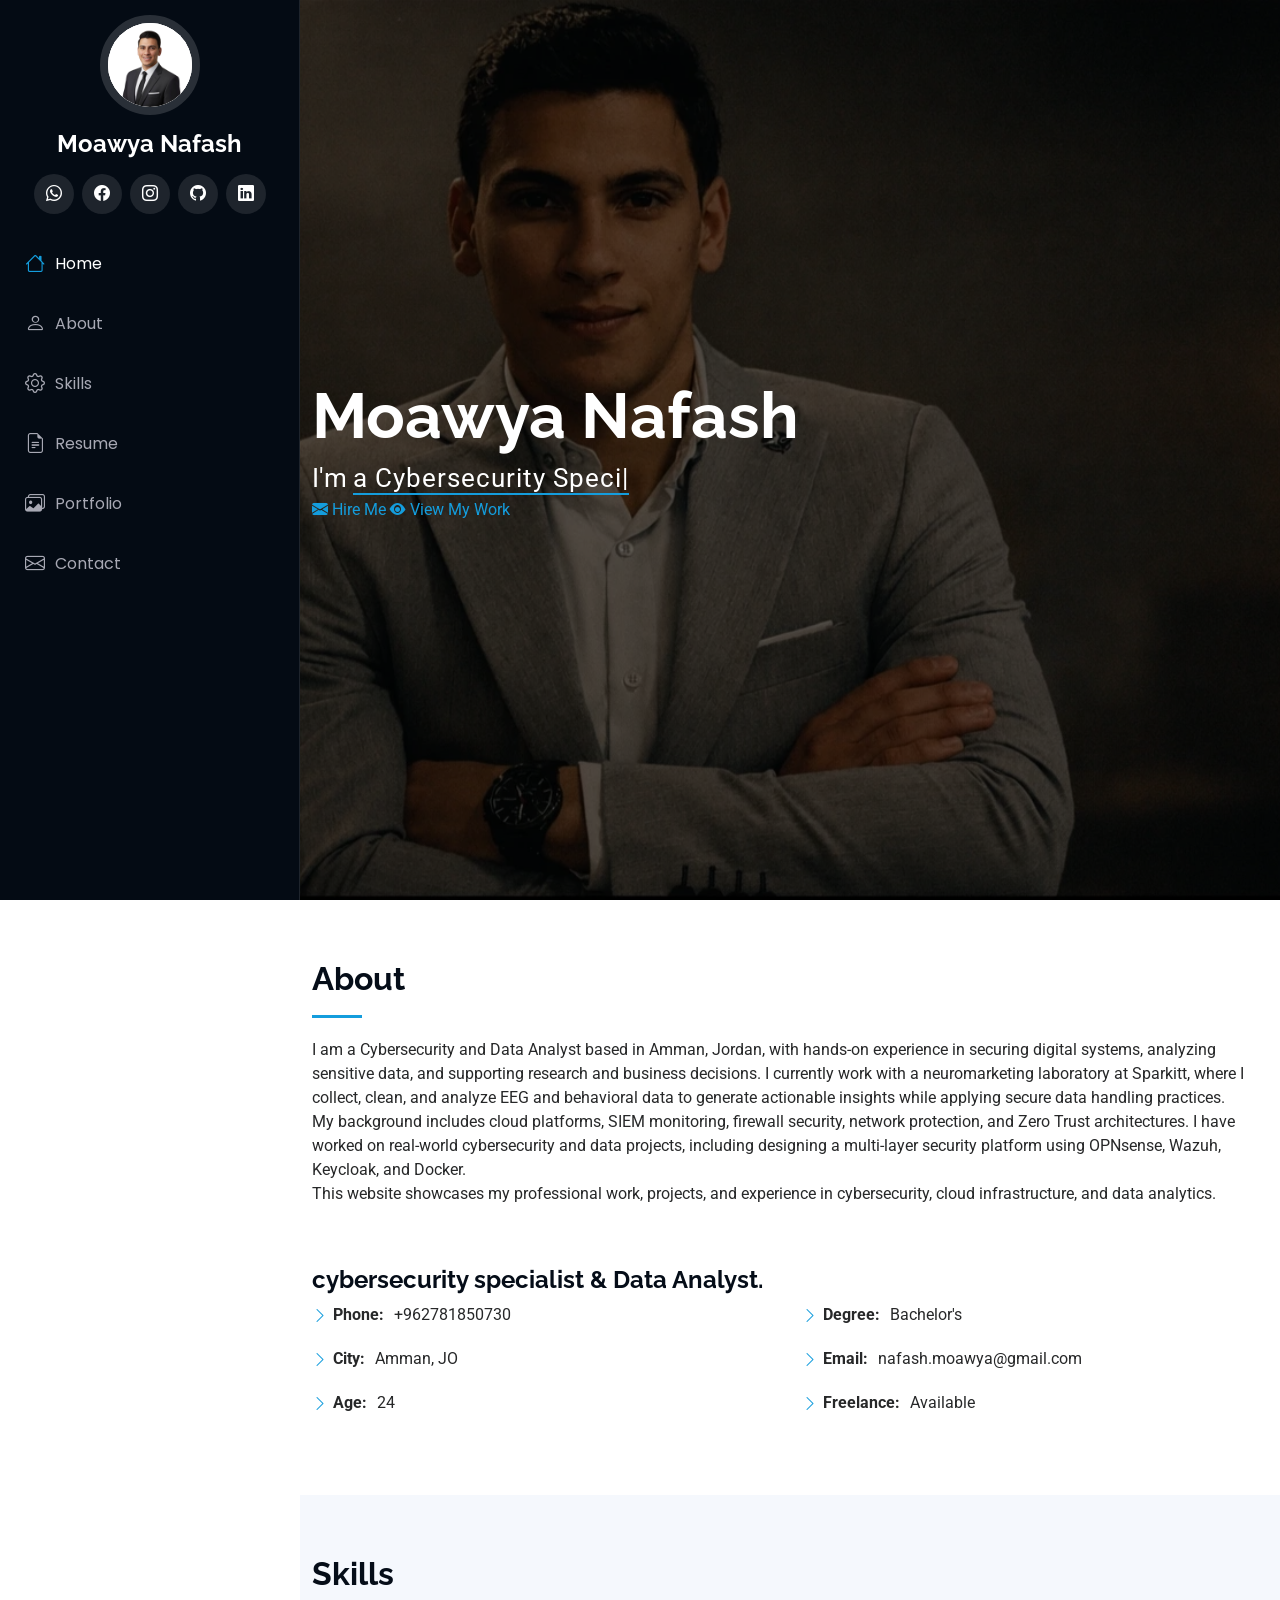
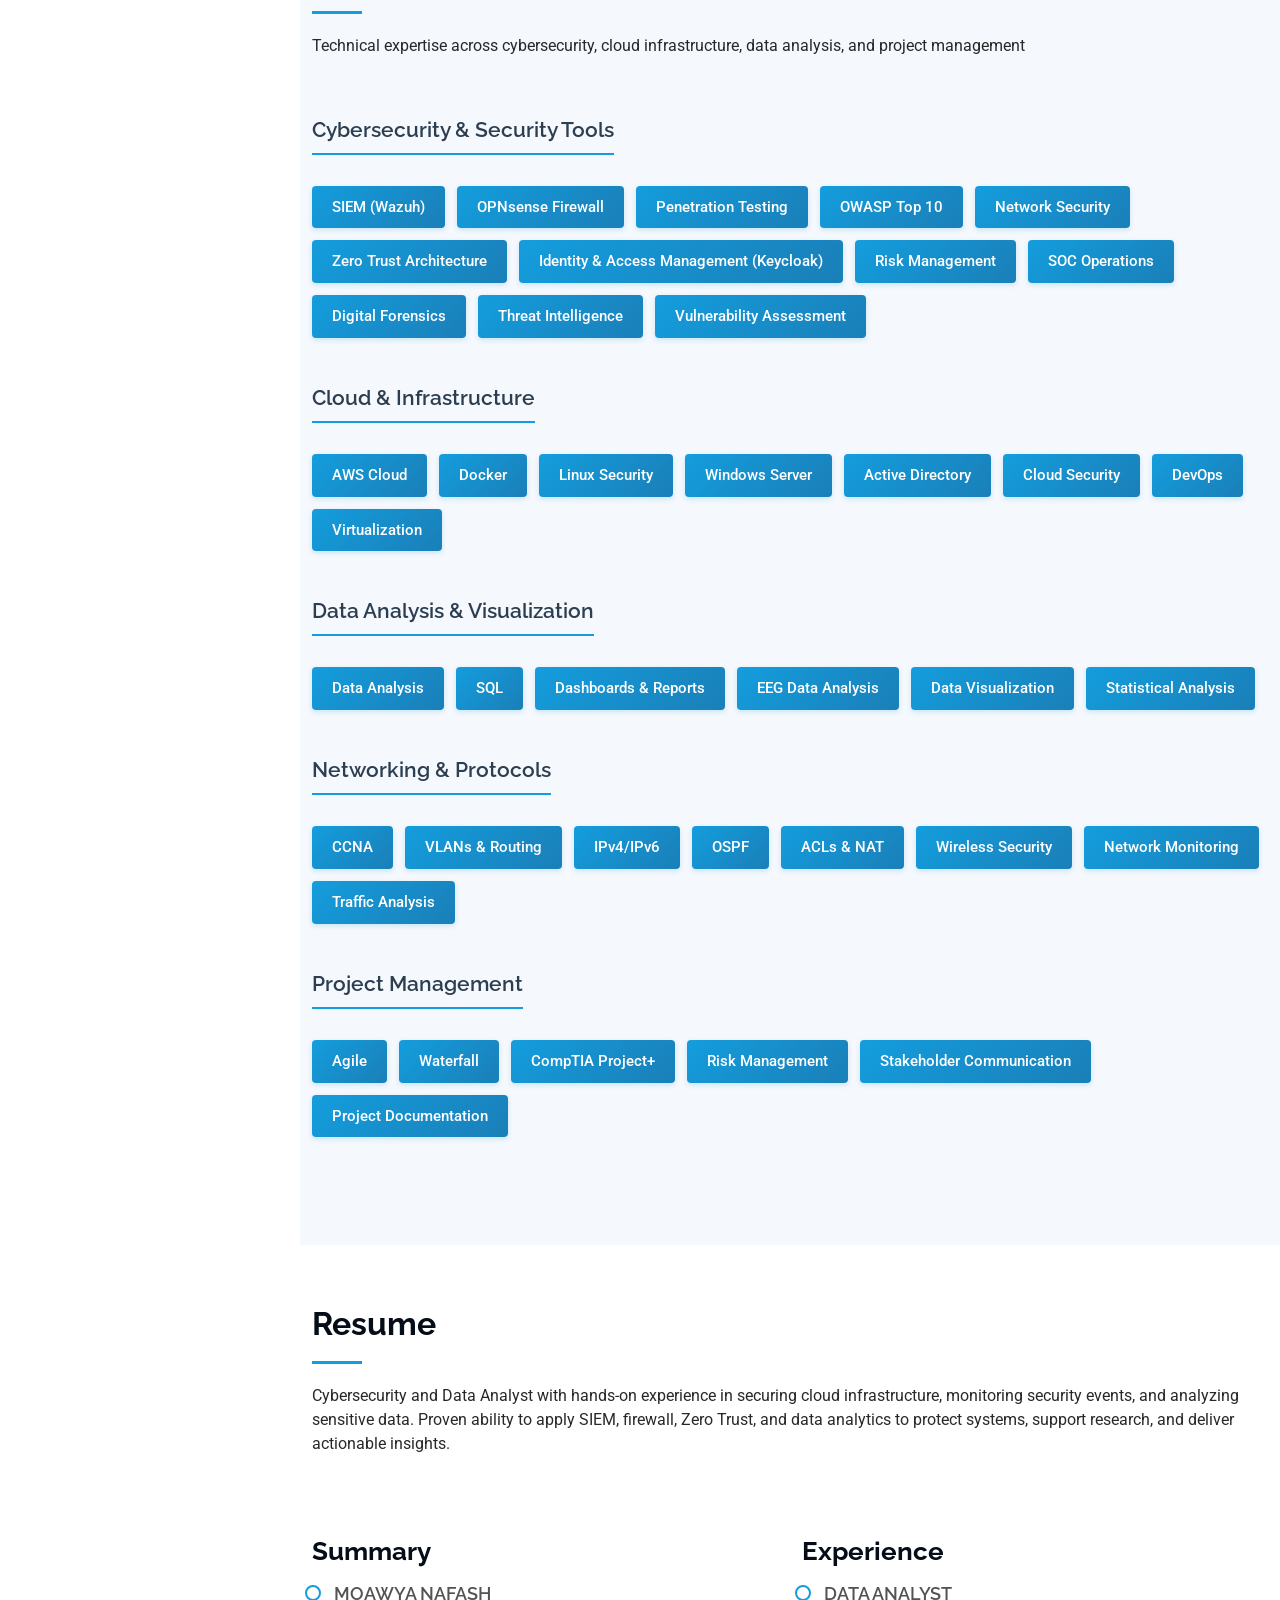
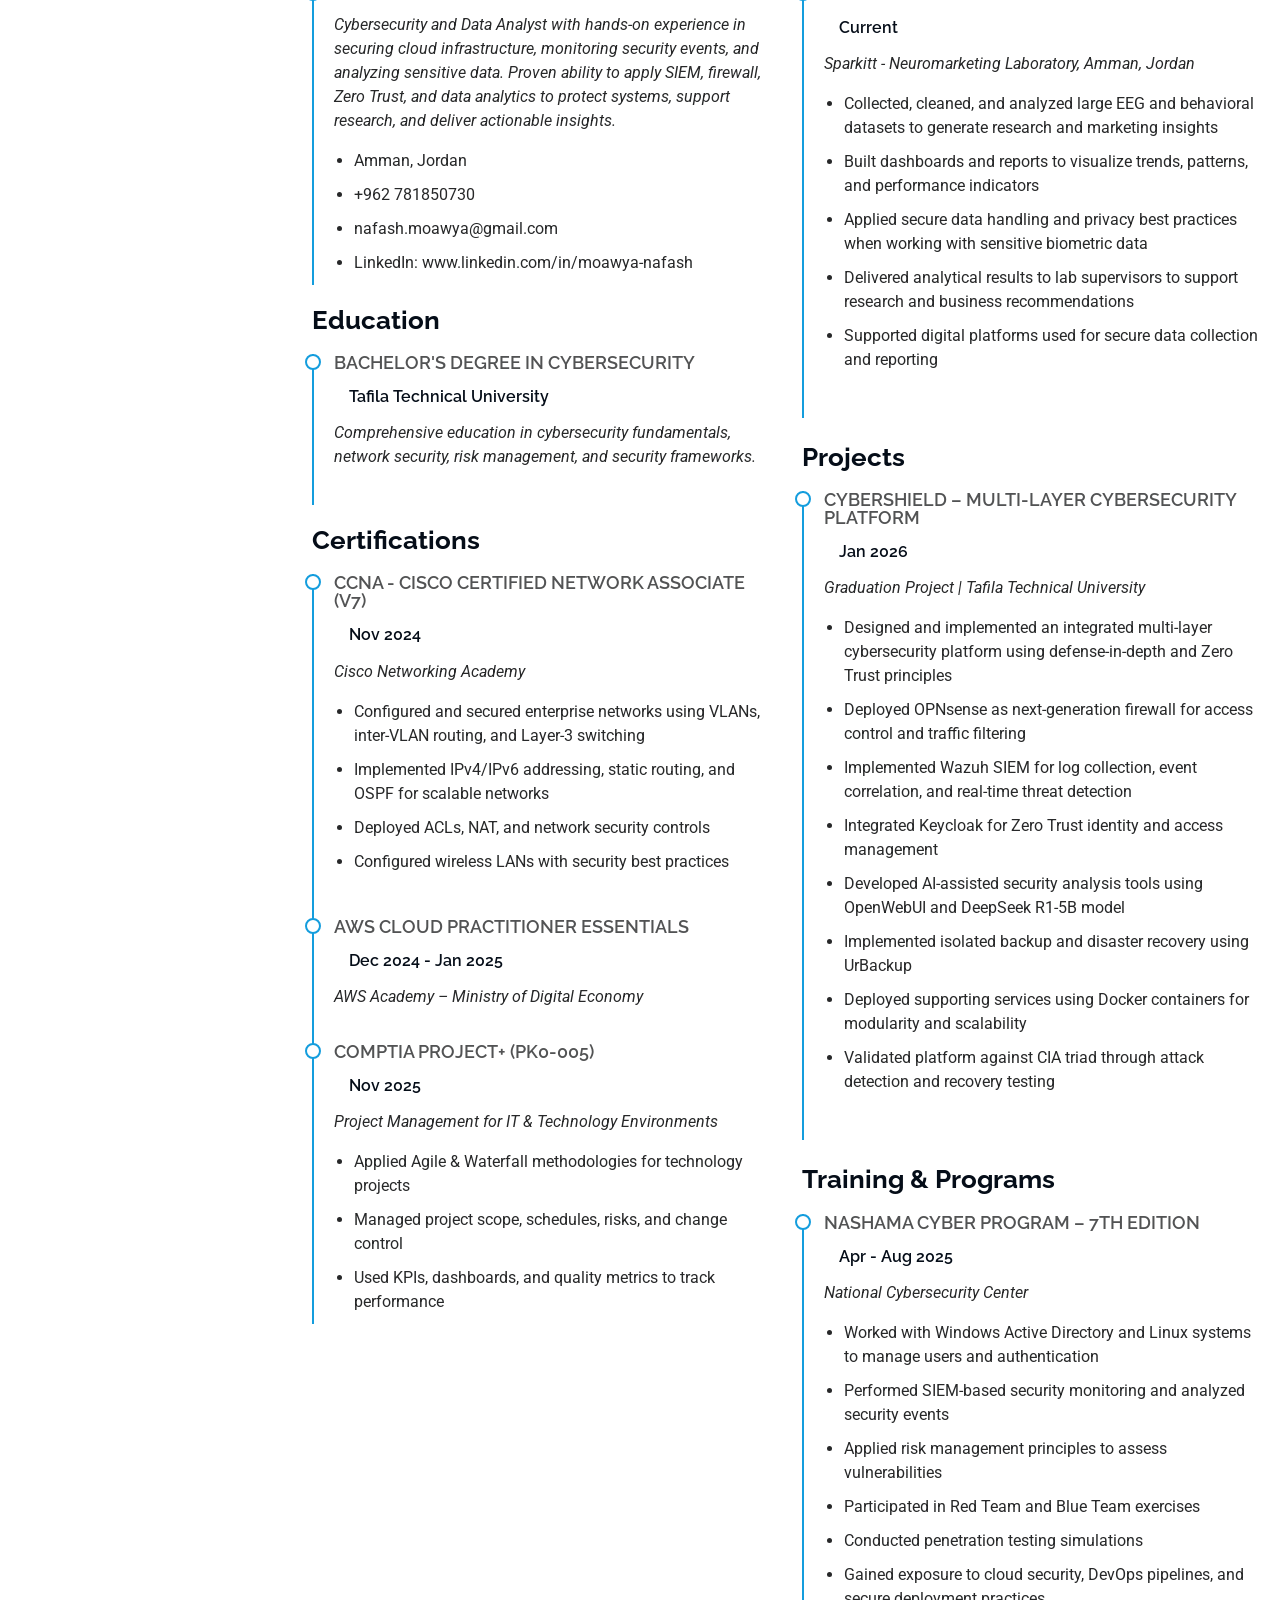
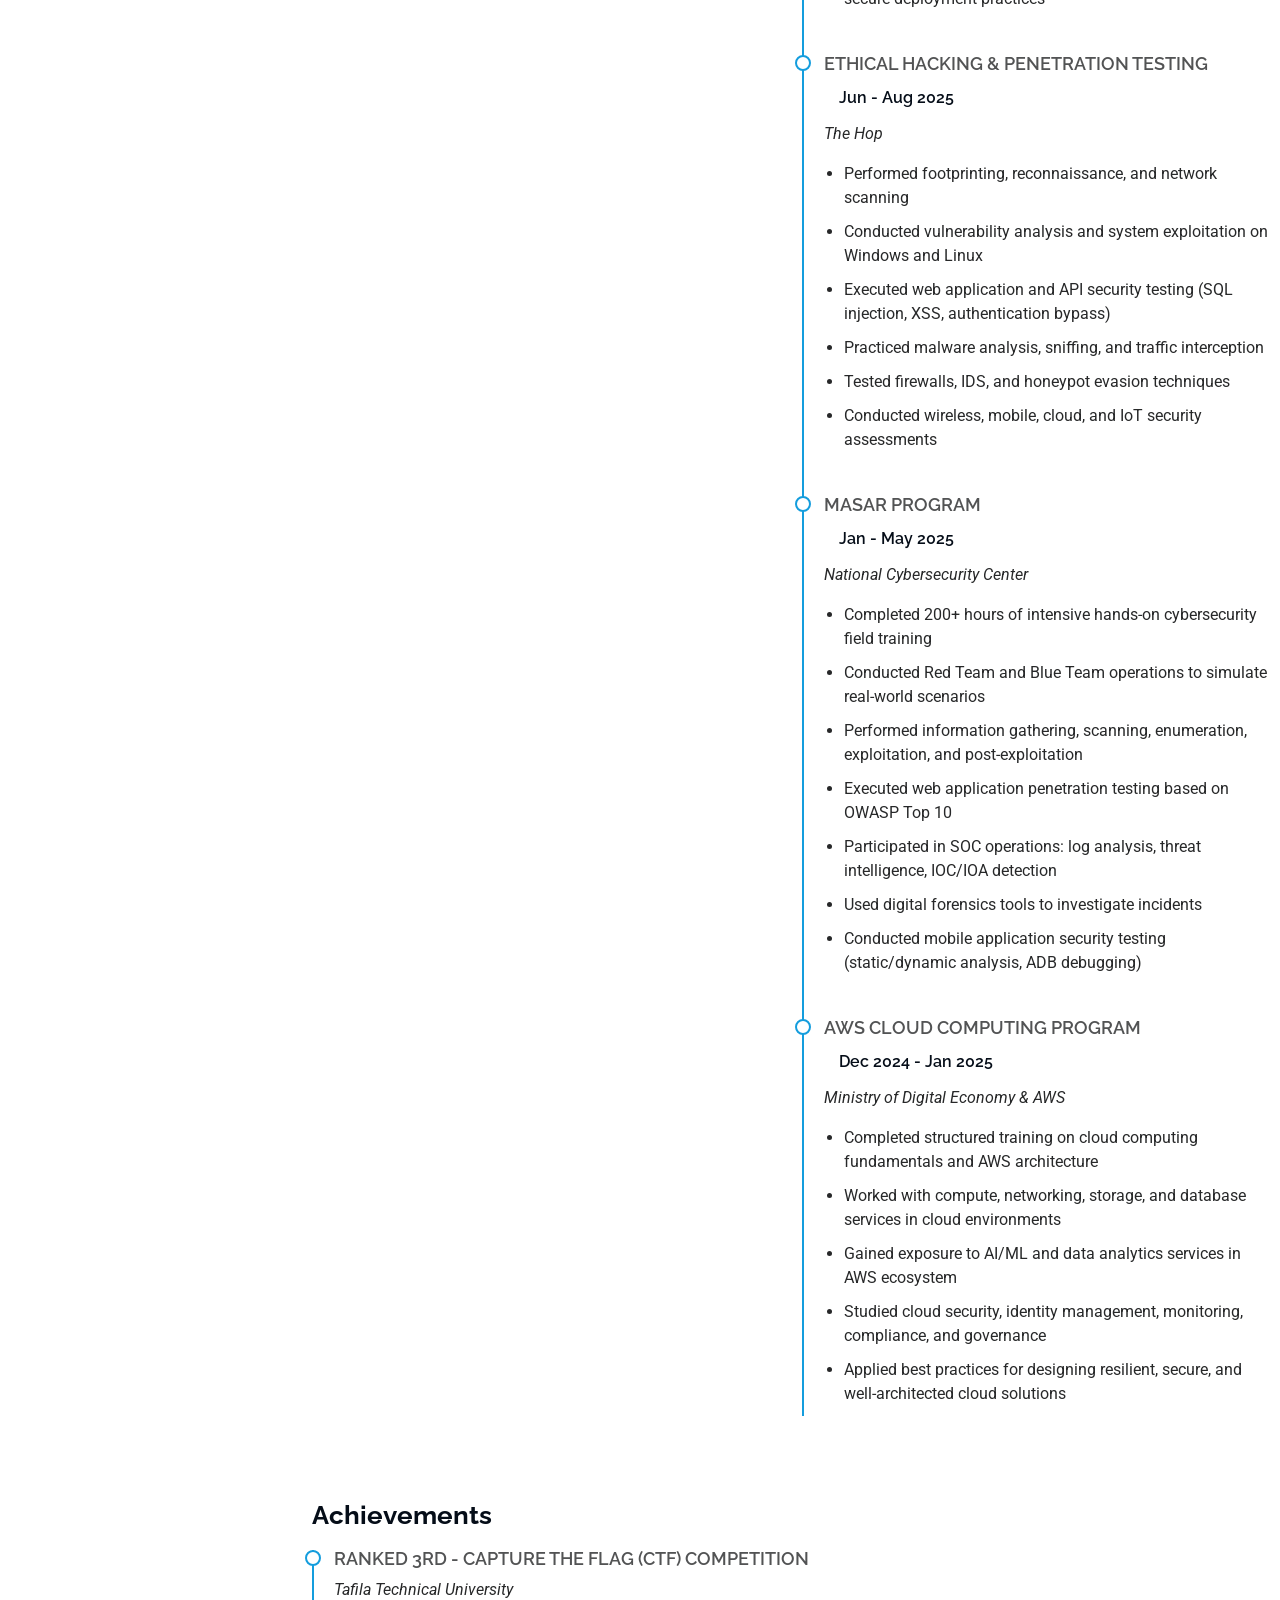
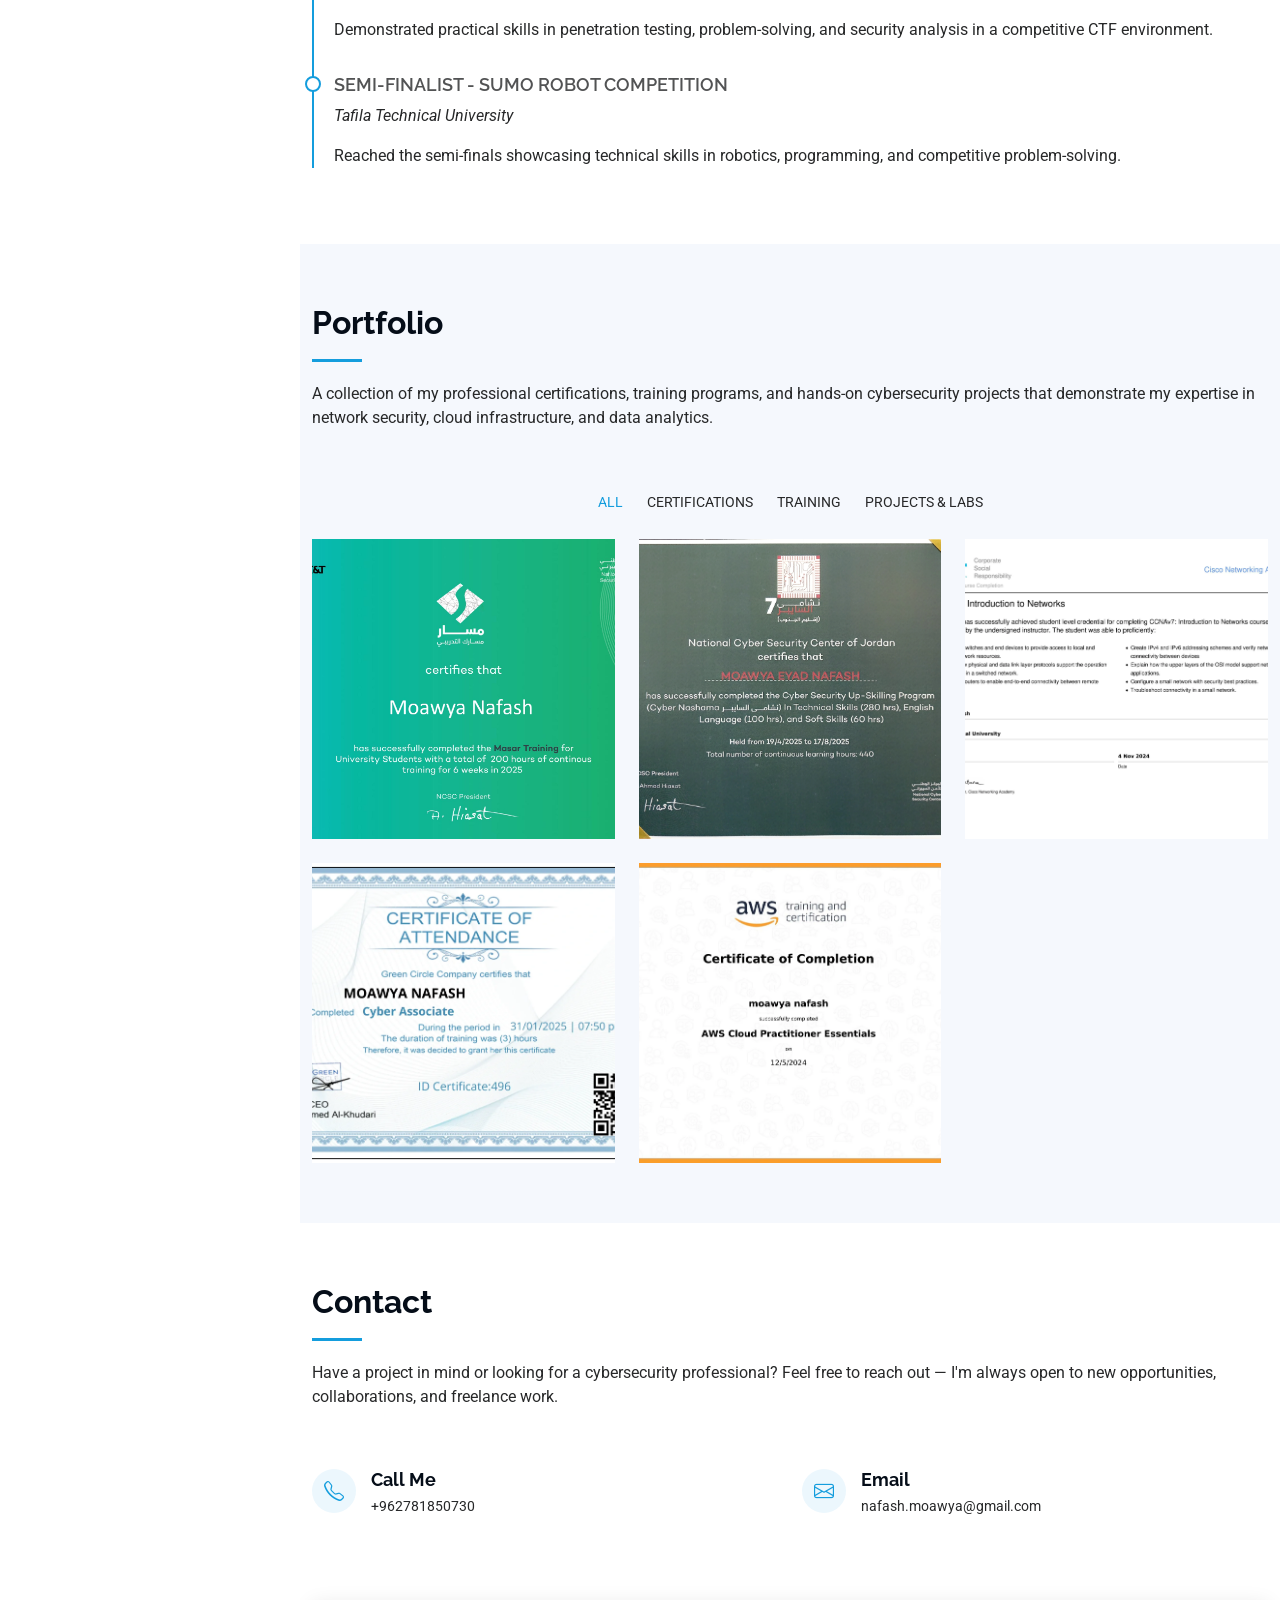
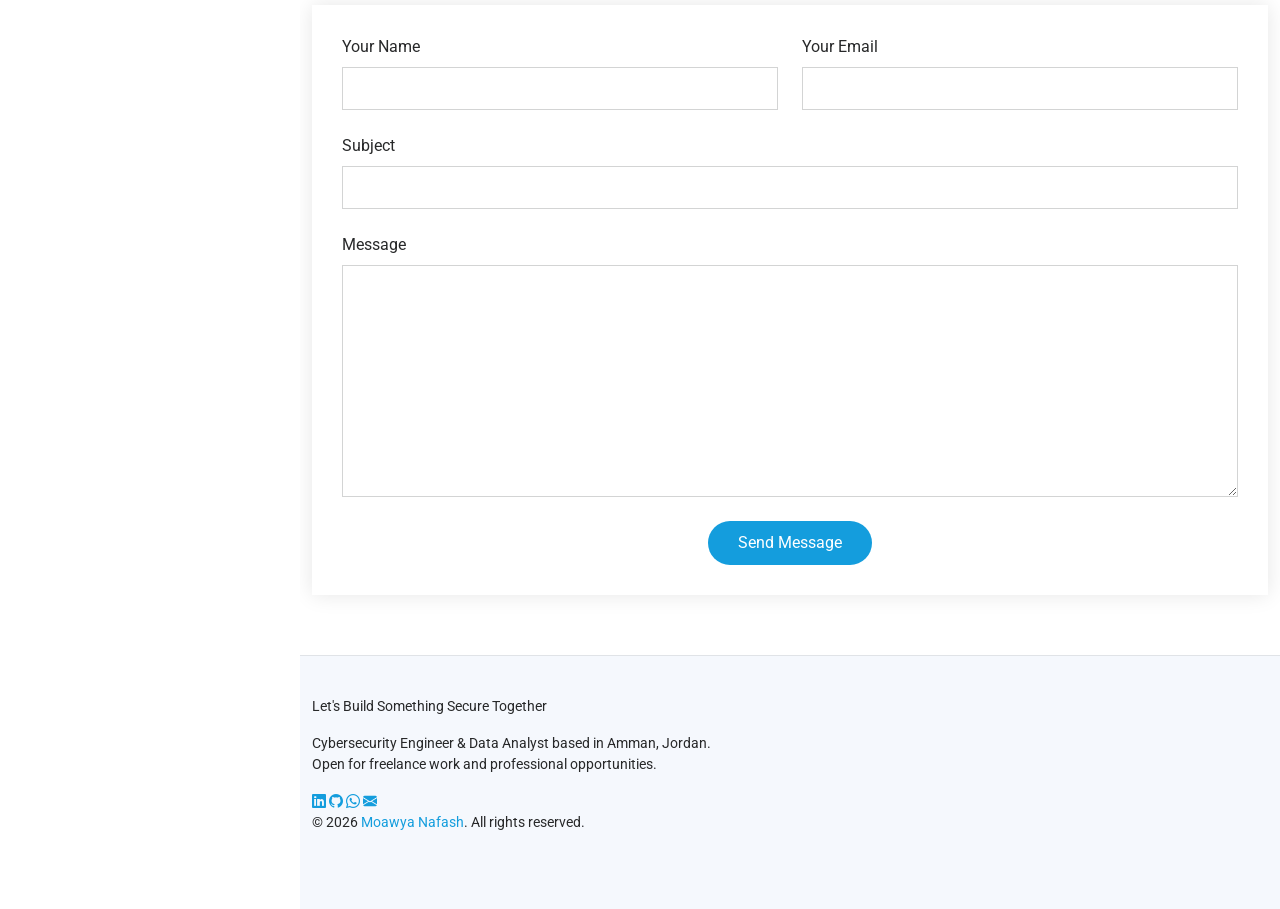
==== commit 18eda6ea: "style: add formal design enhancements and main stylesheet to the portfolio" ====
--- a/index.html
+++ b/index.html
@@ -183,34 +183,6 @@
       }
     }
 
-    /* Dark Mode Styles */
-    body {
-      transition: background-color 0.3s ease, color 0.3s ease;
-    }
-
-    body.dark-mode {
-      --background-color: #0a0e27;
-      --default-color: #e0e0e0;
-      --heading-color: #ffffff;
-      --surface-color: #1a1f3a;
-      --nav-color: #b0b0b0;
-      --nav-hover-color: #ffffff;
-    }
-
-    body.dark-mode .header {
-      background-color: #0d1128;
-      border-right-color: rgba(255, 255, 255, 0.1);
-    }
-
-    body.dark-mode .light-background {
-      background-color: #1a1f3a;
-    }
-
-    body.dark-mode .section-title h2:after {
-      background: #667eea;
-    }
-
-    /* Dark Mode Toggle Button */
   </style>
 
   <!-- =======================================================
@@ -515,7 +487,7 @@
               <ul>
                 <li>Amman, Jordan</li>
                 <li>+962 781850730</li>
-                <li>moawya.nafash@gmail.com</li>
+                <li>nafash.moawya@gmail.com</li>
                 <li>LinkedIn: www.linkedin.com/in/moawya-nafash</li>
               </ul>
             </div><!-- End Resume Item -->
--- a/assets/css/main.css
+++ b/assets/css/main.css
@@ -52,7 +52,7 @@
 /* Color Presets - These classes override global colors when applied to any section or element, providing reuse of the sam color scheme. */
 
 .light-background {
-  --background-color: #f4fafd;
+  --background-color: #f5f8fd;
   --surface-color: #ffffff;
 }
 
@@ -60,7 +60,7 @@
   --background-color: #040b14;
   --default-color: #ffffff;
   --heading-color: #ffffff;
-  --surface-color: #151f2b;
+  --surface-color: #040b14;
   --contrast-color: #ffffff;
 }
 
--- a/assets/css/enhancements.css
+++ b/assets/css/enhancements.css
@@ -1,702 +1,34 @@
-/*--------------------------------------------------------------
-# Portfolio Enhancements - Premium Design Overhaul
-# Author: Moawya Nafash Portfolio Enhancement
-# Version: 2.0
---------------------------------------------------------------*/
+/* 
+   Portfolio Enhancements - Formal Corporate Design
+   Cleared out all gradients, glows, and animations to ensure a strictly formal look.
+*/
 
-/* ============================================================
-   1. ENHANCED COLOR SYSTEM & CSS VARIABLES
-   ============================================================ */
-:root {
-  --gradient-primary: linear-gradient(135deg, #667eea 0%, #764ba2 100%);
-  --gradient-accent: linear-gradient(135deg, #0ea5e9 0%, #6366f1 50%, #a855f7 100%);
-  --gradient-hero: linear-gradient(135deg, rgba(15, 23, 42, 0.85) 0%, rgba(30, 27, 75, 0.75) 50%, rgba(88, 28, 135, 0.65) 100%);
-  --gradient-card: linear-gradient(135deg, rgba(255,255,255,0.1) 0%, rgba(255,255,255,0.05) 100%);
-  --glow-primary: 0 0 20px rgba(102, 126, 234, 0.3);
-  --glow-accent: 0 0 30px rgba(102, 126, 234, 0.15);
-  --shadow-soft: 0 4px 24px rgba(0, 0, 0, 0.06);
-  --shadow-medium: 0 8px 32px rgba(0, 0, 0, 0.1);
-  --shadow-strong: 0 16px 48px rgba(0, 0, 0, 0.15);
-  --radius-sm: 8px;
-  --radius-md: 12px;
-  --radius-lg: 20px;
-  --radius-xl: 28px;
-  --transition-smooth: all 0.4s cubic-bezier(0.4, 0, 0.2, 1);
-  --transition-bounce: all 0.5s cubic-bezier(0.34, 1.56, 0.64, 1);
+/* Ensure headings are formal */
+h1, h2, h3, h4, h5, h6 {
+  font-weight: 700;
 }
 
-/* ============================================================
-   2. ENHANCED GLOBAL STYLES
-   ============================================================ */
-
-/* Smoother scrollbar */
-::-webkit-scrollbar {
-  width: 8px;
+/* Formal Hero Section */
+.hero {
+  position: relative;
 }
-::-webkit-scrollbar-track {
-  background: var(--background-color);
+.hero::before {
+  content: "";
+  position: absolute;
+  top: 0;
+  left: 0;
+  width: 100%;
+  height: 100%;
+  background: rgba(5, 13, 24, 0.4); /* Simple formal dark overlay without colors */
+  z-index: 1;
 }
-::-webkit-scrollbar-thumb {
-  background: linear-gradient(180deg, #667eea, #764ba2);
-  border-radius: 10px;
-}
-::-webkit-scrollbar-thumb:hover {
-  background: linear-gradient(180deg, #764ba2, #667eea);
+.hero .container {
+  position: relative;
+  z-index: 2;
 }
 
-/* Selection color */
-::selection {
-  background: rgba(102, 126, 234, 0.3);
-  color: inherit;
+/* Remove rounded corners from badges to make them look more formal */
+.skill-badge {
+  border-radius: 4px !important;
+  font-weight: 600;
 }
-
-/* ============================================================
-   3. ENHANCED HEADER / SIDEBAR
-   ============================================================ */
-.header {
-  background: linear-gradient(180deg, #040b14 0%, #0a1628 100%) !important;
-  border-right: 1px solid rgba(102, 126, 234, 0.15) !important;
-}
-
-.header .profile-img img {
-  border: 3px solid rgba(102, 126, 234, 0.4) !important;
-  box-shadow: 0 0 20px rgba(102, 126, 234, 0.2), 0 0 40px rgba(102, 126, 234, 0.1);
-  animation: profileGlow 4s ease-in-out infinite alternate;
-  transition: var(--transition-smooth);
-}
-
-.header .profile-img img:hover {
-  transform: scale(1.05);
-  box-shadow: 0 0 30px rgba(102, 126, 234, 0.4), 0 0 60px rgba(102, 126, 234, 0.2);
-}
-
-@keyframes profileGlow {
-  0% { box-shadow: 0 0 20px rgba(102, 126, 234, 0.2), 0 0 40px rgba(102, 126, 234, 0.1); }
-  100% { box-shadow: 0 0 25px rgba(118, 75, 162, 0.3), 0 0 50px rgba(118, 75, 162, 0.15); }
-}
-
-.header .logo h1 {
-  background: var(--gradient-primary);
-  -webkit-background-clip: text;
-  -webkit-text-fill-color: transparent;
-  background-clip: text;
-}
-
-/* Enhanced Nav Links */
-.navmenu a {
-  border-radius: var(--radius-sm);
-  margin: 2px 0;
-  transition: var(--transition-smooth) !important;
-}
-
-.navmenu a:hover {
-  background: rgba(102, 126, 234, 0.08);
-}
-
-.navmenu .active {
-  background: rgba(102, 126, 234, 0.12) !important;
-  border-right: 3px solid #667eea;
-}
-
-/* Enhanced Social Links */
-.header .social-links a {
-  transition: var(--transition-bounce) !important;
-  position: relative;
-  overflow: hidden;
-}
-
-.header .social-links a::before {
-  content: '';
-  position: absolute;
-  inset: 0;
-  background: var(--gradient-primary);
-  opacity: 0;
-  transition: opacity 0.3s ease;
-  border-radius: 50%;
-}
-
-.header .social-links a:hover {
-  transform: translateY(-3px) scale(1.1);
-  box-shadow: var(--glow-primary);
-}
-
-.header .social-links a:hover::before {
-  opacity: 1;
-}
-
-.header .social-links a:hover i {
-  position: relative;
-  z-index: 1;
-}
-
-/* ============================================================
-   4. ENHANCED HERO SECTION
-   ============================================================ */
-.home::before {
-  background: var(--gradient-hero) !important;
-}
-
-.home .container {
-  text-align: center;
-}
-
-.home h2 {
-  font-weight: 800 !important;
-  letter-spacing: -1px;
-  text-shadow: 0 4px 30px rgba(0, 0, 0, 0.3);
-  animation: fadeInUp 1s ease-out;
-}
-
-.home p {
-  font-weight: 300;
-  letter-spacing: 1px;
-  animation: fadeInUp 1s ease-out 0.3s both;
-}
-
-.home p span {
-  border-bottom: 3px solid #667eea !important;
-  padding-bottom: 2px;
-}
-
-/* CTA Buttons Container */
-.hero-cta {
-  margin-top: 35px;
-  display: flex;
-  gap: 16px;
-  justify-content: center;
-  flex-wrap: wrap;
-  animation: fadeInUp 1s ease-out 0.6s both;
-}
-
-.hero-cta .btn-primary-cta {
-  display: inline-flex;
-  align-items: center;
-  gap: 8px;
-  padding: 14px 36px;
-  background: var(--gradient-primary);
-  color: #fff;
-  border: none;
-  border-radius: 50px;
-  font-size: 16px;
-  font-weight: 600;
-  font-family: var(--nav-font);
-  text-decoration: none;
-  transition: var(--transition-bounce);
-  box-shadow: 0 4px 20px rgba(102, 126, 234, 0.4);
-  cursor: pointer;
-}
-
-.hero-cta .btn-primary-cta:hover {
-  transform: translateY(-3px) scale(1.03);
-  box-shadow: 0 8px 30px rgba(102, 126, 234, 0.5);
-  color: #fff;
-}
-
-.hero-cta .btn-secondary-cta {
-  display: inline-flex;
-  align-items: center;
-  gap: 8px;
-  padding: 14px 36px;
-  background: transparent;
-  color: #fff;
-  border: 2px solid rgba(255, 255, 255, 0.4);
-  border-radius: 50px;
-  font-size: 16px;
-  font-weight: 600;
-  font-family: var(--nav-font);
-  text-decoration: none;
-  transition: var(--transition-bounce);
-  cursor: pointer;
-  backdrop-filter: blur(10px);
-}
-
-.hero-cta .btn-secondary-cta:hover {
-  border-color: #667eea;
-  background: rgba(102, 126, 234, 0.15);
-  transform: translateY(-3px);
-  color: #fff;
-}
-
-@keyframes fadeInUp {
-  from {
-    opacity: 0;
-    transform: translateY(30px);
-  }
-  to {
-    opacity: 1;
-    transform: translateY(0);
-  }
-}
-
-@media (max-width: 768px) {
-  .hero-cta .btn-primary-cta,
-  .hero-cta .btn-secondary-cta {
-    padding: 12px 28px;
-    font-size: 14px;
-  }
-}
-
-/* ============================================================
-   5. ENHANCED SECTION TITLES
-   ============================================================ */
-.section-title h2 {
-  font-size: 36px !important;
-  font-weight: 800 !important;
-  letter-spacing: -0.5px;
-}
-
-.section-title h2::after {
-  height: 4px !important;
-  width: 60px !important;
-  background: var(--gradient-primary) !important;
-  border-radius: 2px;
-}
-
-/* ============================================================
-   6. ENHANCED ABOUT SECTION
-   ============================================================ */
-.about .content h2 {
-  background: var(--gradient-primary);
-  -webkit-background-clip: text;
-  -webkit-text-fill-color: transparent;
-  background-clip: text;
-}
-
-.about .content ul li {
-  padding: 12px 16px;
-  border-radius: var(--radius-sm);
-  transition: var(--transition-smooth);
-  border: 1px solid transparent;
-}
-
-.about .content ul li:hover {
-  background: rgba(102, 126, 234, 0.04);
-  border-color: rgba(102, 126, 234, 0.1);
-  transform: translateX(4px);
-}
-
-.about .content ul i {
-  color: #667eea !important;
-}
-
-/* ============================================================
-   7. ENHANCED SKILLS SECTION
-   ============================================================ */
-.skills-category h3 {
-  color: #2c3e50 !important;
-  font-size: 1.3rem;
-  font-weight: 700 !important;
-  border-bottom: 3px solid transparent !important;
-  border-image: var(--gradient-primary) 1 !important;
-  padding-bottom: 12px !important;
-}
-
-.skill-badge {
-  background: var(--gradient-primary) !important;
-  color: white !important;
-  padding: 10px 22px !important;
-  border-radius: 50px !important;
-  font-size: 0.9rem !important;
-  font-weight: 500;
-  transition: var(--transition-bounce) !important;
-  box-shadow: 0 3px 12px rgba(102, 126, 234, 0.25) !important;
-  cursor: default;
-  position: relative;
-  overflow: hidden;
-}
-
-.skill-badge::before {
-  content: '';
-  position: absolute;
-  inset: 0;
-  background: linear-gradient(135deg, rgba(255,255,255,0.2) 0%, transparent 50%);
-  border-radius: 50px;
-}
-
-.skill-badge:hover {
-  transform: translateY(-4px) scale(1.05) !important;
-  box-shadow: 0 8px 25px rgba(102, 126, 234, 0.45) !important;
-}
-
-/* ============================================================
-   8. ENHANCED RESUME SECTION - TIMELINE
-   ============================================================ */
-.resume .resume-item {
-  border-left: 3px solid transparent !important;
-  border-image: var(--gradient-primary) 1 !important;
-  padding: 5px 0 20px 25px !important;
-  transition: var(--transition-smooth);
-}
-
-.resume .resume-item:hover {
-  background: rgba(102, 126, 234, 0.03);
-  border-radius: 0 var(--radius-md) var(--radius-md) 0;
-}
-
-.resume .resume-item::before {
-  width: 14px !important;
-  height: 14px !important;
-  left: -9px !important;
-  border: 3px solid #667eea !important;
-  box-shadow: 0 0 0 4px rgba(102, 126, 234, 0.15);
-  transition: var(--transition-smooth);
-}
-
-.resume .resume-item:hover::before {
-  background: #667eea !important;
-  box-shadow: 0 0 0 6px rgba(102, 126, 234, 0.2), var(--glow-primary);
-}
-
-.resume .resume-item h4 {
-  color: var(--heading-color) !important;
-  font-size: 17px !important;
-  font-weight: 700 !important;
-}
-
-.resume .resume-item h5 {
-  background: var(--gradient-primary);
-  color: #fff;
-  border-radius: 50px;
-  padding: 4px 16px !important;
-  font-size: 13px !important;
-  font-weight: 600;
-  display: inline-block;
-}
-
-.resume .resume-title {
-  font-size: 24px !important;
-  position: relative;
-  padding-left: 15px;
-}
-
-.resume .resume-title::before {
-  content: '';
-  position: absolute;
-  left: 0;
-  top: 4px;
-  width: 4px;
-  height: 24px;
-  background: var(--gradient-primary);
-  border-radius: 2px;
-}
-
-/* ============================================================
-   9. ENHANCED PORTFOLIO SECTION
-   ============================================================ */
-.portfolio .portfolio-filters li {
-  padding: 8px 20px !important;
-  border-radius: 50px;
-  font-weight: 500 !important;
-  font-size: 13px !important;
-  transition: var(--transition-bounce) !important;
-  border: 1px solid transparent;
-}
-
-.portfolio .portfolio-filters li:hover {
-  background: rgba(102, 126, 234, 0.08);
-  border-color: rgba(102, 126, 234, 0.2);
-}
-
-.portfolio .portfolio-filters li.filter-active {
-  background: var(--gradient-primary) !important;
-  color: #fff !important;
-  border-color: transparent;
-  box-shadow: 0 4px 15px rgba(102, 126, 234, 0.35);
-}
-
-.portfolio .portfolio-content {
-  border-radius: var(--radius-lg) !important;
-  overflow: hidden;
-  box-shadow: var(--shadow-soft);
-  transition: var(--transition-smooth) !important;
-  border: 1px solid rgba(0, 0, 0, 0.05);
-}
-
-.portfolio .portfolio-content:hover {
-  box-shadow: var(--shadow-strong) !important;
-  transform: translateY(-8px);
-}
-
-.portfolio .portfolio-content .portfolio-info {
-  border-radius: var(--radius-lg) !important;
-  background: linear-gradient(180deg, transparent 0%, rgba(15, 23, 42, 0.95) 100%) !important;
-  display: flex;
-  flex-direction: column;
-  justify-content: flex-end;
-  padding: 25px !important;
-}
-
-.portfolio .portfolio-content .portfolio-info h4 {
-  font-size: 16px !important;
-  font-weight: 600 !important;
-  background: var(--gradient-primary) !important;
-  border-radius: var(--radius-sm);
-  padding: 6px 14px !important;
-  margin-bottom: 8px;
-}
-
-.portfolio .portfolio-content .portfolio-info p {
-  position: relative !important;
-  bottom: auto !important;
-  left: auto !important;
-  right: auto !important;
-  text-align: left !important;
-  font-size: 13px !important;
-  font-weight: 400 !important;
-  line-height: 1.5;
-  margin-top: 4px;
-}
-
-.portfolio .portfolio-content:hover img {
-  transform: scale(1.08) !important;
-}
-
-/* Portfolio Info Section (inside card) */
-.portfolio-item .portfolio-info {
-  padding: 20px !important;
-}
-
-.portfolio-item .portfolio-info h4 {
-  font-size: 1.05rem !important;
-  font-weight: 600 !important;
-  line-height: 1.4;
-}
-
-/* ============================================================
-   10. ENHANCED CONTACT SECTION
-   ============================================================ */
-.contact .info-item {
-  padding: 20px;
-  border-radius: var(--radius-lg);
-  transition: var(--transition-smooth);
-  border: 1px solid transparent;
-  background: var(--surface-color);
-}
-
-.contact .info-item:hover {
-  border-color: rgba(102, 126, 234, 0.15);
-  box-shadow: var(--shadow-medium);
-  transform: translateY(-4px);
-}
-
-.contact .info-item i {
-  background: var(--gradient-primary) !important;
-  color: #fff !important;
-  width: 50px !important;
-  height: 50px !important;
-  font-size: 22px !important;
-  box-shadow: 0 4px 15px rgba(102, 126, 234, 0.3);
-}
-
-.contact .info-item:hover i {
-  background: var(--gradient-accent) !important;
-  transform: scale(1.1);
-}
-
-.contact .php-email-form {
-  border-radius: var(--radius-lg) !important;
-  border: 1px solid rgba(0, 0, 0, 0.06);
-}
-
-.contact .php-email-form input[type=text],
-.contact .php-email-form input[type=email],
-.contact .php-email-form textarea {
-  border-radius: var(--radius-sm) !important;
-  padding: 14px 18px !important;
-  transition: var(--transition-smooth);
-  border: 2px solid color-mix(in srgb, var(--default-color), transparent 88%) !important;
-}
-
-.contact .php-email-form input[type=text]:focus,
-.contact .php-email-form input[type=email]:focus,
-.contact .php-email-form textarea:focus {
-  border-color: #667eea !important;
-  box-shadow: 0 0 0 4px rgba(102, 126, 234, 0.1) !important;
-}
-
-.contact .php-email-form button[type=submit] {
-  background: var(--gradient-primary) !important;
-  padding: 14px 40px !important;
-  font-size: 16px;
-  font-weight: 600;
-  border-radius: 50px !important;
-  transition: var(--transition-bounce) !important;
-  box-shadow: 0 4px 20px rgba(102, 126, 234, 0.35);
-  letter-spacing: 0.5px;
-}
-
-.contact .php-email-form button[type=submit]:hover {
-  transform: translateY(-3px);
-  box-shadow: 0 8px 30px rgba(102, 126, 234, 0.5) !important;
-  background: var(--gradient-primary) !important;
-}
-
-/* ============================================================
-   11. ENHANCED FOOTER
-   ============================================================ */
-.footer {
-  padding: 40px 0 30px 0 !important;
-  text-align: center;
-}
-
-.footer .footer-content {
-  max-width: 600px;
-  margin: 0 auto;
-}
-
-.footer .footer-tagline {
-  font-size: 18px;
-  font-weight: 600;
-  margin-bottom: 8px;
-  background: var(--gradient-primary);
-  -webkit-background-clip: text;
-  -webkit-text-fill-color: transparent;
-  background-clip: text;
-}
-
-.footer .footer-description {
-  font-size: 14px;
-  color: color-mix(in srgb, var(--default-color), transparent 30%);
-  margin-bottom: 20px;
-  line-height: 1.6;
-}
-
-.footer .footer-social a {
-  display: inline-flex;
-  align-items: center;
-  justify-content: center;
-  width: 38px;
-  height: 38px;
-  border-radius: 50%;
-  background: rgba(102, 126, 234, 0.08);
-  color: #667eea;
-  margin: 0 5px;
-  font-size: 16px;
-  transition: var(--transition-bounce);
-}
-
-.footer .footer-social a:hover {
-  background: var(--gradient-primary);
-  color: #fff;
-  transform: translateY(-3px);
-  box-shadow: 0 4px 15px rgba(102, 126, 234, 0.4);
-}
-
-.footer .footer-divider {
-  width: 60px;
-  height: 3px;
-  background: var(--gradient-primary);
-  margin: 20px auto;
-  border-radius: 2px;
-}
-
-.footer .footer-copyright {
-  font-size: 13px;
-  color: color-mix(in srgb, var(--default-color), transparent 50%);
-}
-
-.footer .footer-copyright a {
-  color: #667eea;
-  font-weight: 500;
-}
-
-/* ============================================================
-   12. ENHANCED SCROLL TOP BUTTON
-   ============================================================ */
-.scroll-top {
-  background: var(--gradient-primary) !important;
-  width: 48px !important;
-  height: 48px !important;
-  border-radius: 14px !important;
-  box-shadow: 0 4px 20px rgba(102, 126, 234, 0.35);
-  transition: var(--transition-bounce) !important;
-}
-
-.scroll-top:hover {
-  transform: translateY(-4px) !important;
-  box-shadow: 0 8px 30px rgba(102, 126, 234, 0.5) !important;
-  background: var(--gradient-primary) !important;
-}
-
-/* ============================================================
-   13. ENHANCED PRELOADER
-   ============================================================ */
-#preloader::before {
-  border-color: #667eea transparent #764ba2 transparent !important;
-  width: 50px !important;
-  height: 50px !important;
-}
-
-/* ============================================================
-   14. SECTION TRANSITION POLISH
-   ============================================================ */
-.light-background {
-  --background-color: #f8faff;
-}
-
-section {
-  position: relative;
-}
-
-/* Subtle top/bottom glow on alternating sections */
-.light-background::before {
-  content: '';
-  position: absolute;
-  top: 0;
-  left: 50%;
-  transform: translateX(-50%);
-  width: 200px;
-  height: 2px;
-  background: var(--gradient-primary);
-  opacity: 0.3;
-  border-radius: 2px;
-}
-
-/* ============================================================
-   16. MOBILE RESPONSIVE POLISH
-   ============================================================ */
-@media (max-width: 1199px) {
-  .header.header-show {
-    box-shadow: 4px 0 30px rgba(0, 0, 0, 0.3);
-  }
-}
-
-@media (max-width: 768px) {
-  .section-title h2 {
-    font-size: 28px !important;
-  }
-  
-  .resume .resume-title {
-    font-size: 20px !important;
-  }
-  
-  .contact .info-item {
-    padding: 16px;
-  }
-  
-  .hero-cta {
-    flex-direction: column;
-    align-items: center;
-  }
-}
-
-/* ============================================================
-   17. ANIMATED GRADIENT LINE UNDER TYPED TEXT
-   ============================================================ */
-.typed-cursor {
-  color: #667eea !important;
-}
-
-/* ============================================================
-   18. HEADER TOGGLE BUTTON (MOBILE)
-   ============================================================ */
-.header .header-toggle {
-  background: var(--gradient-primary) !important;
-  box-shadow: 0 2px 15px rgba(102, 126, 234, 0.3);
-  transition: var(--transition-bounce) !important;
-}
-
-.header .header-toggle:hover {
-  transform: scale(1.1);
-  box-shadow: 0 4px 20px rgba(102, 126, 234, 0.5) !important;
-}
